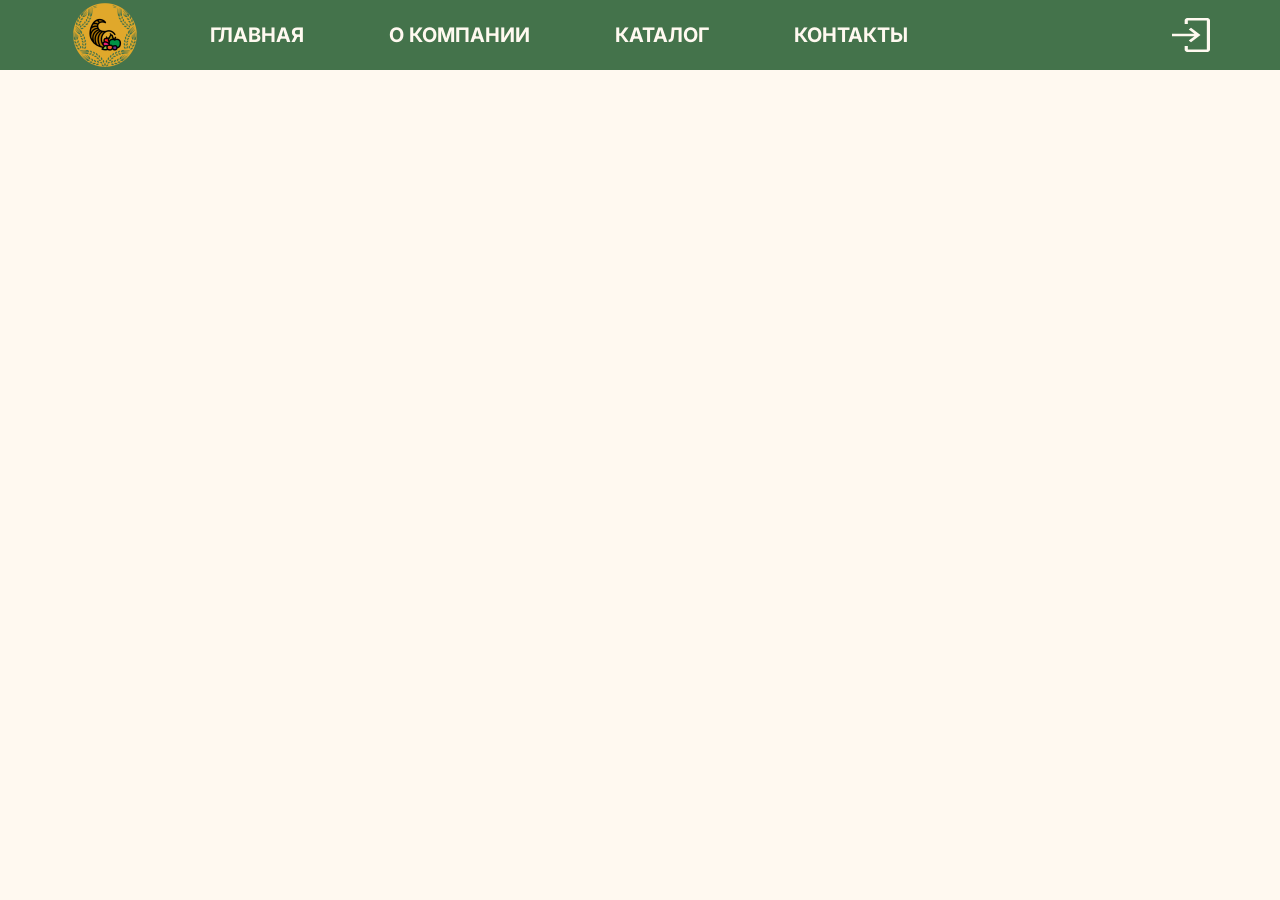
==== index.html @ 8ee28ce9 "Upload first files" ====
<!DOCTYPE html>
<html lang="ru">
<head>
    <meta charset="UTF-8">
    <title>Фермерские продукты</title>
    <link rel="stylesheet" href="src/style/index.css">
</head>
<body>
    <header>
        <div class="header-logo"></div>
        <div class="header-title">
            <a href="#"><div>главная</div></a>
            <a href="#"><div>о компании</div></a>
            <a href="#"><div>каталог</div></a>
            <a href="#"><div>контакты</div></a>
        </div>
        <a href="#" class="header-login"></a>
    </header>
    <section class="banner">
<!--        <div class="banner-circle">-->
<!--            <div class="banner-h1">-->
<!--                свежие овощи и фрукты круглый год-->
<!--            </div>-->
<!--            <div class="banner-h2">крупный российский поставщик овощей и фруктов</div>-->
<!--        </div>-->
    </section>
</body>
</html>
---- src/style/index.css ----
@import "style.css";

* {
    margin: 0;
    padding: 0;
    box-sizing: border-box;
}

body {
    margin: 0;
    background-color: var(--background);
    overflow-x: hidden;
}

header {
    display: flex;
    height: 70px;
    width: 100%;
    background-color: var(--primary-color);
}

.header-logo {
    background-image: url("../image/logo.png");
    width: 70px;
    height: 70px;
    background-repeat: no-repeat;
    background-position: center;
    background-size: contain;
    margin-left: 70px;
}

.header-title{
    display: flex;
    margin-left: 70px;
    align-items: center;
    font-size: 20px;
    font-family: Inter-ExtraBold, sans-serif;
    font-weight: bolder;
    text-transform: uppercase;
}

.header-title a {
    margin-right: 85px;
    text-decoration: none;
    color: var(--header-text-color);
}

.header-login {
    width: 38px;
    height: 40px;
    align-self: center;
    margin-left: auto;
    margin-right: 70px;
    background-image: url("../image/icons/login.svg");
    background-repeat: no-repeat;
    background-position: center;
    background-size: contain;
}

.banner {
    height: 637px;
    background-image: url("../image/banner.png");
    background-repeat: no-repeat;
    background-position: center;
    background-size: cover;
}
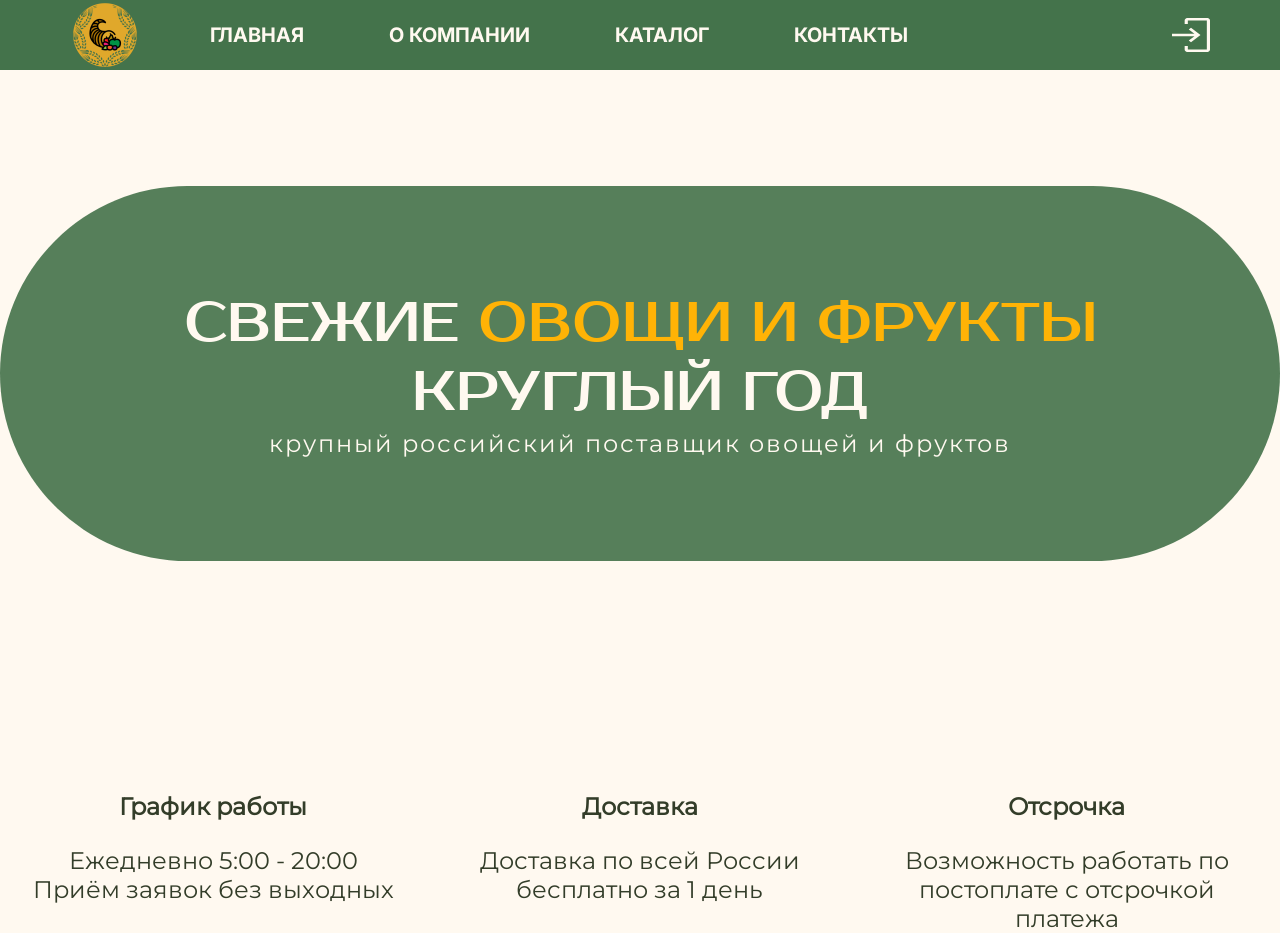
==== commit e20b50a7: "Added .advs section" ====
--- a/index.html
+++ b/index.html
@@ -17,12 +17,43 @@
         <a href="#" class="header-login"></a>
     </header>
     <section class="banner">
-<!--        <div class="banner-circle">-->
-<!--            <div class="banner-h1">-->
-<!--                свежие овощи и фрукты круглый год-->
-<!--            </div>-->
-<!--            <div class="banner-h2">крупный российский поставщик овощей и фруктов</div>-->
+        <div class="banner-circle">
+            <div class="banner-h1">
+                <p>свежие <span>овощи и фрукты</span></p> круглый год
+            </div>
+            <div class="banner-h2">крупный российский поставщик овощей и фруктов</div>
+        </div>
+    </section>
+    <section class="advs">
+        <div class="adv">
+            <div class="adv-h1">График работы</div>
+            <div class="adv-h2">
+                <span>Ежедневно 5:00 - 20:00</span>
+                <span>Приём заявок без выходных</span>
+            </div>
+        </div>
+        <div class="adv">
+            <div class="adv-h1">Доставка</div>
+            <div class="adv-h2">
+                <span>Доставка по всей России</span>
+                <span>бесплатно за 1 день</span>
+            </div>
+        </div>
+        <div class="adv">
+            <div class="adv-h1">Отсрочка</div>
+            <div class="adv-h2">
+                Возможность работать по постоплате с отсрочкой платежа
+            </div>
+        </div>
+    </section>
+<!--    <section class="ssnl">-->
+<!--        <div class="ssnl-h1">сезонное</div>-->
+<!--        <div class="ssnl-cards">-->
+<!--            <div class="ssnl-card"></div>-->
+<!--            <div class="ssnl-card"></div>-->
+<!--            <div class="ssnl-card"></div>-->
+<!--            <div class="ssnl-card"></div>-->
 <!--        </div>-->
-    </section>
+<!--    </section>-->
 </body>
 </html>
--- a/src/style/index.css
+++ b/src/style/index.css
@@ -9,7 +9,6 @@
 body {
     margin: 0;
     background-color: var(--background);
-    overflow-x: hidden;
 }
 
 header {
@@ -17,6 +16,8 @@
     height: 70px;
     width: 100%;
     background-color: var(--primary-color);
+    position: relative;
+    z-index: 10;
 }
 
 .header-logo {
@@ -42,7 +43,7 @@
 .header-title a {
     margin-right: 85px;
     text-decoration: none;
-    color: var(--header-text-color);
+    color: var(--text-color-alt);
 }
 
 .header-login {
@@ -58,9 +59,90 @@
 }
 
 .banner {
+    display: flex;
     height: 637px;
+    overflow: hidden;
     background-image: url("../image/banner.png");
     background-repeat: no-repeat;
     background-position: center;
     background-size: cover;
+    margin-top: -15px;
+    position: relative;
+    z-index: 1;
+}
+
+.banner-circle {
+    height: 375px;
+    width: 1400px;
+    border-radius: 188px;
+    background-color: rgb(68, 115, 75, 0.9);
+    margin-left: auto;
+    margin-right: auto;
+    align-self: center;
+    text-align: center;
+    align-content: center;
+}
+
+.banner-h1 {
+    color: var(--text-color-alt);
+    text-transform: uppercase;
+    font-family: ProstoOne, sans-serif;
+    font-size: 55px;
+}
+
+.banner-h1 p span {
+    color: var(--text-color-accent);
+}
+
+.banner-h2 {
+    color: var(--text-color-alt);
+    font-family: Montserrat, sans-serif;
+    font-size: 24px;
+    letter-spacing: 2px;
+    margin-top: 2px;
+}
+
+.advs {
+    display: grid;
+    grid-template-columns: repeat(3, 1fr);
+    height: 140px;
+    margin-top: 100px;
+    background-color: var(--background);
+}
+
+.adv {
+    display: flex;
+    flex-direction: column;
+    align-items: center;
+}
+
+.adv-h1, .adv-h2 {
+    font-size: 24px;
+    text-align: center;
+    color: var(--text-color);
+    font-family: Montserrat, sans-serif;
+}
+
+.adv-h1 {
+    font-weight: 600;
+    padding-bottom: 25px;
+    text-align: center;
+}
+
+.adv-h2 {
+    width: 370px;
+}
+
+.ssnl {
+    height: 720px;
+    margin-top: 188px;
+    background-color: var(--background);
+}
+
+.ssnl-h1 {
+    color: var(--text-color);
+    text-transform: uppercase;
+    font-family: ProstoOne, sans-serif;
+    font-size: 36px;
+    padding-left: 258px;
 }
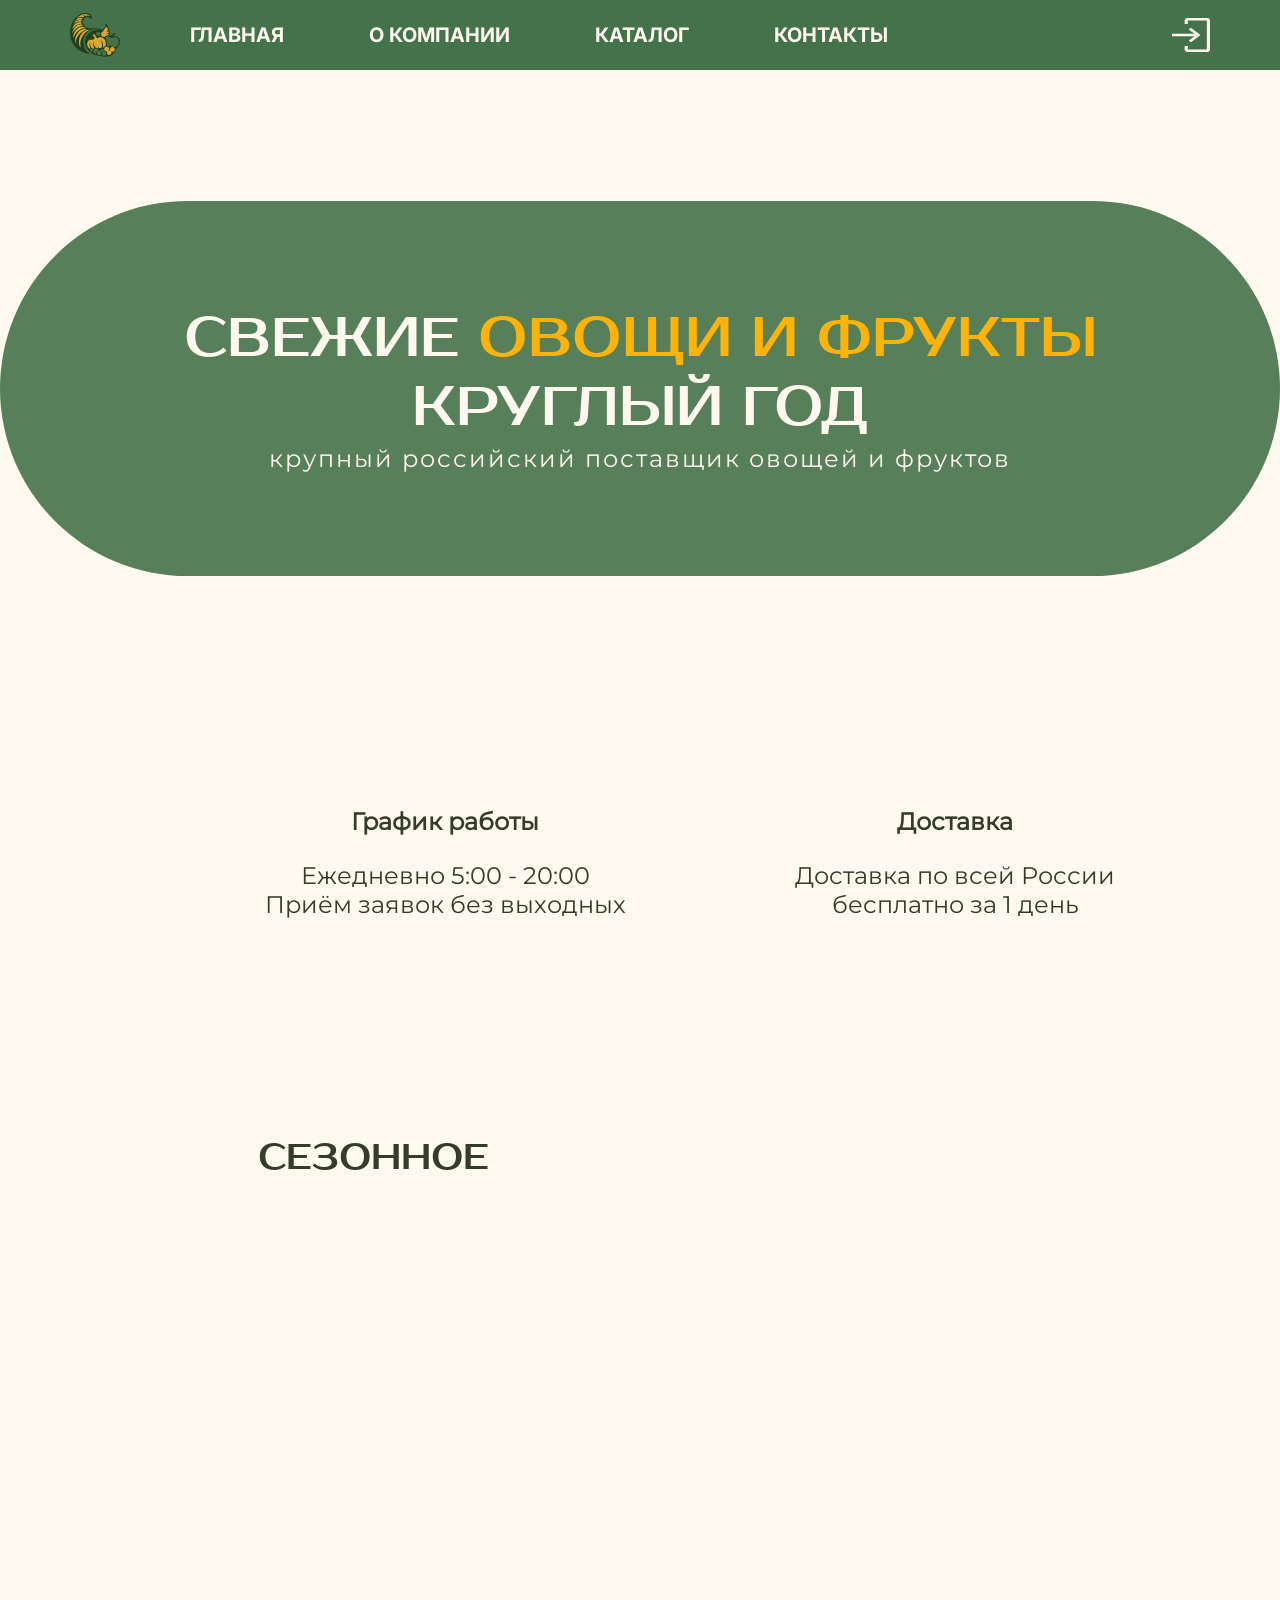
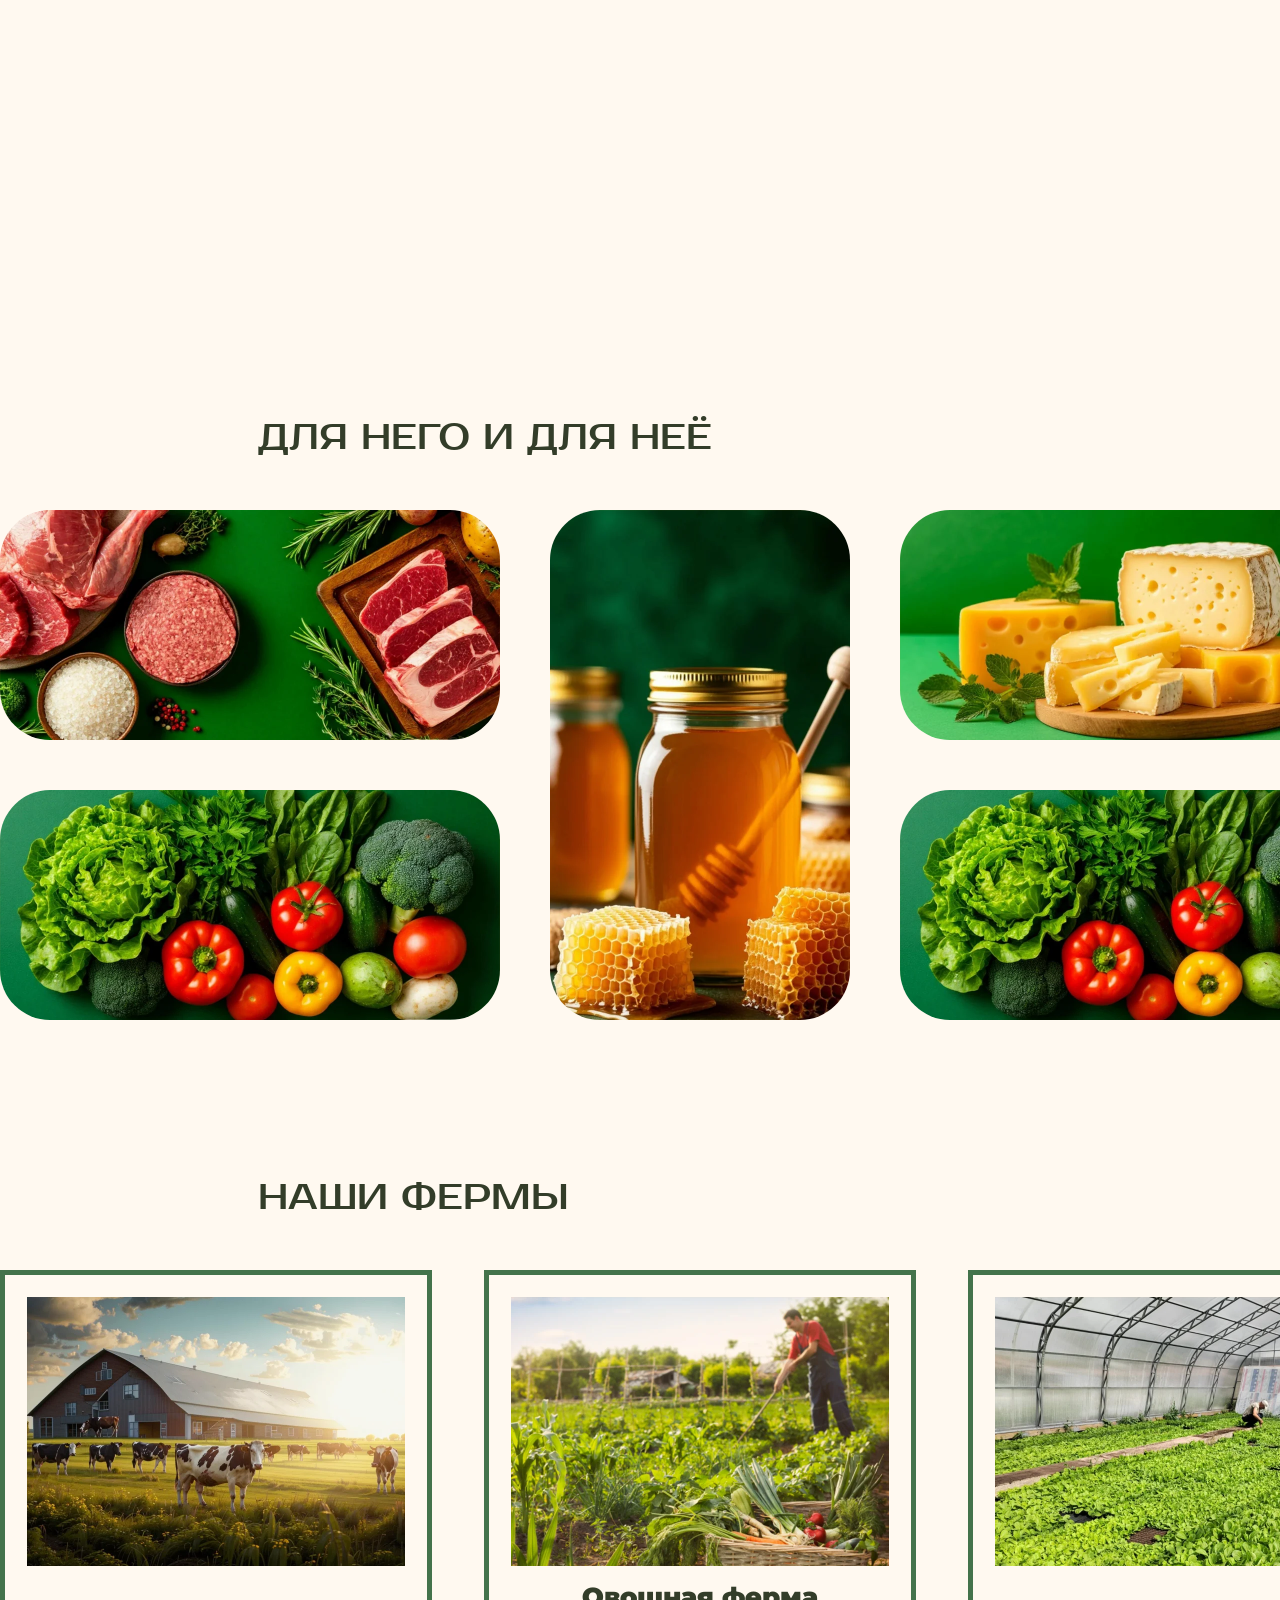
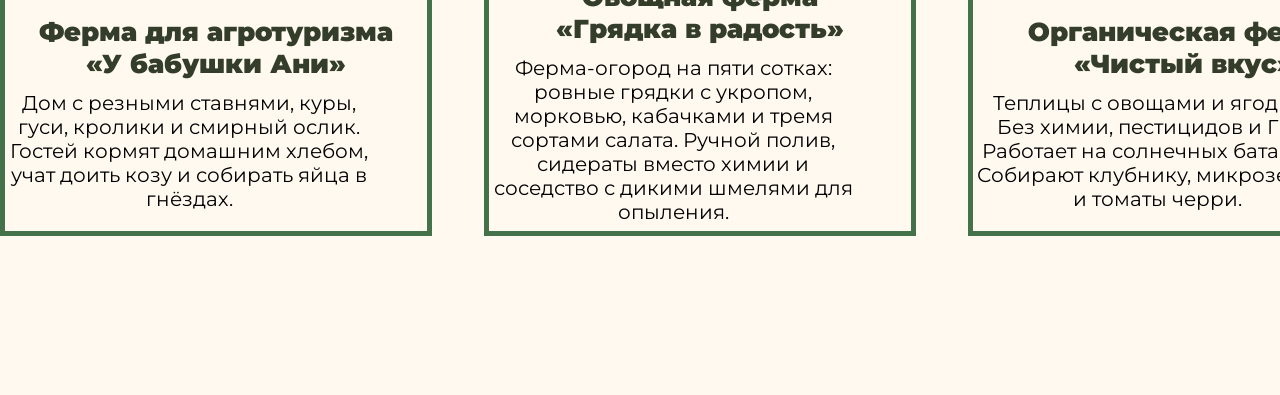
==== commit 5ed10931: "Added .ctgs & .farms" ====
--- a/index.html
+++ b/index.html
@@ -46,13 +46,67 @@
             </div>
         </div>
     </section>
-<!--    <section class="ssnl">-->
-<!--        <div class="ssnl-h1">сезонное</div>-->
-<!--        <div class="ssnl-cards">-->
-<!--            <div class="ssnl-card"></div>-->
-<!--            <div class="ssnl-card"></div>-->
-<!--            <div class="ssnl-card"></div>-->
-<!--            <div class="ssnl-card"></div>-->
+    <section class="ssnl">
+        <div class="ssnl-h1">сезонное</div>
+        <div class="ssnl-cards">
+            <div class="ssnl-card s1"></div>
+            <div class="ssnl-card s2"></div>
+            <div class="ssnl-card s3"></div>
+            <div class="ssnl-card s4"></div>
+        </div>
+    </section>
+    <section class="ctgs">
+        <div class="ctgs-h1">для него и для неё</div>
+        <div class="ctgs-cards">
+            <div class="ctgs-card c1"></div>
+            <div class="ctgs-card c2"></div>
+            <div class="ctgs-card c3"></div>
+            <div class="ctgs-card c4"></div>
+            <div class="ctgs-card c4"></div>
+        </div>
+    </section>
+    <section class="farms">
+        <div class="farms-h1">наши фермы</div>
+        <div class="farms-cards">
+            <div class="farms-card">
+                <div class="farms-img f1"></div>
+                <div class="farms-h2">Ферма для агротуризма <span>«У бабушки Ани»</span></div>
+                <div class="farms-description">
+                    Дом с резными ставнями, куры, гуси, кролики и смирный ослик. Гостей кормят домашним хлебом, учат доить козу и собирать яйца в гнёздах.
+                </div>
+            </div>
+            <div class="farms-card">
+                <div class="farms-img f2"></div>
+                <div class="farms-h2 fh2">Овощная ферма <span>«Грядка в радость»</span></div>
+                <div class="farms-description">
+                    Ферма-огород на пяти сотках: ровные грядки с укропом, морковью, кабачками и тремя сортами салата. Ручной полив, сидераты вместо химии и соседство с дикими шмелями для опыления.
+                </div>
+            </div>
+            <div class="farms-card">
+                <div class="farms-img f3"></div>
+                <div class="farms-h2">Органическая ферма <span>«Чистый вкус»</span></div>
+                <div class="farms-description">
+                    Теплицы с овощами и ягодник. Без химии, пестицидов и ГМО. Работает на солнечных батареях. Собирают клубнику, микрозелень и томаты черри.
+                </div>
+            </div>
+        </div>
+    </section>
+<!--    <section class="feedback">-->
+<!--        <div class="feedback-right"></div>-->
+<!--        <div class="feedback-left"></div>-->
+<!--        <div class="feedback-content">-->
+<!--            <div class="feedback-avatar"></div>-->
+<!--            <div class="feedback-name"></div>-->
+<!--            <div class="feedback-date"></div>-->
+<!--            <div class="feedback-text"></div>-->
+<!--        </div>-->
+<!--        <div class="feedback-points">-->
+<!--            <div class="feedback-point"></div>-->
+<!--            <div class="feedback-point"></div>-->
+<!--            <div class="feedback-point"></div>-->
+<!--            <div class="feedback-point"></div>-->
+<!--            <div class="feedback-point"></div>-->
+<!--            <div class="feedback-point"></div>-->
 <!--        </div>-->
 <!--    </section>-->
 </body>
--- a/src/style/index.css
+++ b/src/style/index.css
@@ -15,15 +15,14 @@
     display: flex;
     height: 70px;
     width: 100%;
+    align-items: center;
     background-color: var(--primary-color);
-    position: relative;
-    z-index: 10;
 }
 
 .header-logo {
-    background-image: url("../image/logo.png");
-    width: 70px;
-    height: 70px;
+    background-image: url("../image/logo.svg");
+    width: 50px;
+    height: 50px;
     background-repeat: no-repeat;
     background-position: center;
     background-size: contain;
@@ -59,16 +58,25 @@
 }
 
 .banner {
+    position: relative;
+    overflow: hidden;
+    height: 637px;
     display: flex;
-    height: 637px;
-    overflow: hidden;
-    background-image: url("../image/banner.png");
-    background-repeat: no-repeat;
-    background-position: center;
+}
+
+.banner::before {
+    content: '';
+    position: absolute;
+    top: 0;
+    left: 0;
+    right: 0;
+    bottom: 0;
+    background-image: url('../image/banner.webp');
     background-size: cover;
-    margin-top: -15px;
-    position: relative;
-    z-index: 1;
+    background-position: center;
+    filter: blur(5px);
+    z-index: 0;
+    transform: scale(1.05);
 }
 
 .banner-circle {
@@ -81,6 +89,8 @@
     align-self: center;
     text-align: center;
     align-content: center;
+    position: relative;
+    z-index: 1;
 }
 
 .banner-h1 {
@@ -105,8 +115,11 @@
 .advs {
     display: grid;
     grid-template-columns: repeat(3, 1fr);
+    column-gap: 140px;
     height: 140px;
     margin-top: 100px;
+    padding-left: 260px;
+    padding-right: 260px;
     background-color: var(--background);
 }
 
@@ -145,4 +158,174 @@
     font-family: ProstoOne, sans-serif;
     font-size: 36px;
     padding-left: 258px;
+    padding-bottom: 50px;
+}
+
+.ssnl-cards {
+    width: 1272px;
+    display: grid;
+    justify-self: center;
+    grid-template-columns: repeat(2, 1fr);
+    column-gap: 53px;
+    row-gap: 50px;
+}
+
+.ssnl-card {
+    width: 610px;
+    height: 294px;
+    border-radius: 50px;
+    background-repeat: no-repeat;
+    background-position: center;
+    background-size: cover;
+}
+
+.s1 {
+    background-image: url("../image/ssnl/1.webp");
+}
+
+.s2 {
+    background-image: url("../image/ssnl/2.webp");
+}
+
+.s3 {
+    background-image: url("../image/ssnl/3.webp");
+}
+
+.s4 {
+    background-image: url("../image/ssnl/4.webp");
+}
+
+.ctgs {
+    height: 600px;
+    margin-top: 160px;
+    margin-bottom: 160px;
+    background-color: var(--background);
+}
+
+.ctgs-h1 {
+    color: var(--text-color);
+    text-transform: uppercase;
+    font-family: ProstoOne, sans-serif;
+    font-size: 36px;
+    padding-left: 258px;
+    padding-bottom: 50px;
+}
+
+.ctgs-cards {
+    width: 1400px;
+    display: grid;
+    justify-self: center;
+    grid-template-columns: repeat(3, 1fr);
+    gap: 50px;
+}
+
+.ctgs-card {
+    width: 500px;
+    height: 230px;
+    background-color: var(--accent);
+    border-radius: 50px;
+    background-repeat: no-repeat;
+    background-position: center;
+    background-size: cover;
+}
+
+.c1 {
+    background-image: url("../image/ctgs/1.webp");
+}
+
+.c2 {
+    background-image: url("../image/ctgs/2.webp");
+}
+
+.c3 {
+    width: 300px;
+    height: 510px;
+    grid-column: 2;
+    grid-row: 1 / span 2;
+    background-image: url("../image/ctgs/3.webp");
+}
+
+.c4 {
+    background-image: url("../image/ctgs/4.webp");
+}
+
+.c5 {
+    background-image: url("../image/ctgs/5.webp");
+}
+
+.farms {
+    height: 660px;
+    margin-bottom: 160px;
+}
+
+.farms-h1 {
+    color: var(--text-color);
+    text-transform: uppercase;
+    font-family: ProstoOne, sans-serif;
+    font-size: 36px;
+    padding-left: 258px;
+    padding-bottom: 50px;
+}
+
+.farms-cards {
+    display: grid;
+    justify-self: center;
+    gap: 52px;
+    grid-template-columns: repeat(3, 1fr);
+    width: 1400px;
+}
+
+.farms-card {
+    width: 432px;
+    height: 566px;
+    background-color: var(--background);
+    border: 5px solid var(--primary-color);
+}
+
+.farms-img {
+    width: 378px;
+    height: 269px;
+    margin: 22px 22px 0;
+    background-color: var(--accent);
+    background-repeat: no-repeat;
+    background-position: center;
+    background-size: cover;
+}
+
+.farms-h2 {
+    padding-top: 50px;
+    padding-bottom: 11px;
+    justify-self: center;
+    text-align: center;
+    font-family: Montserrat-ExtraBold, sans-serif;
+    font-size: 26px;
+    color: var(--text-color);
+}
+
+.farms-h2 span {
+    display: block;
+}
+
+.farms-description {
+    text-align: center;
+    justify-self: center;
+    font-family: Montserrat, sans-serif;
+    font-size: 20px;
+    width: 368px;
+}
+
+.fh2 {
+    padding-top: 15px;
+}
+
+.f1 {
+    background-image: url("../image/farm/1.webp");
+}
+
+.f2 {
+    background-image: url("../image/farm/2.webp");
+}
+
+.f3 {
+    background-image: url("../image/farm/3.webp");
 }
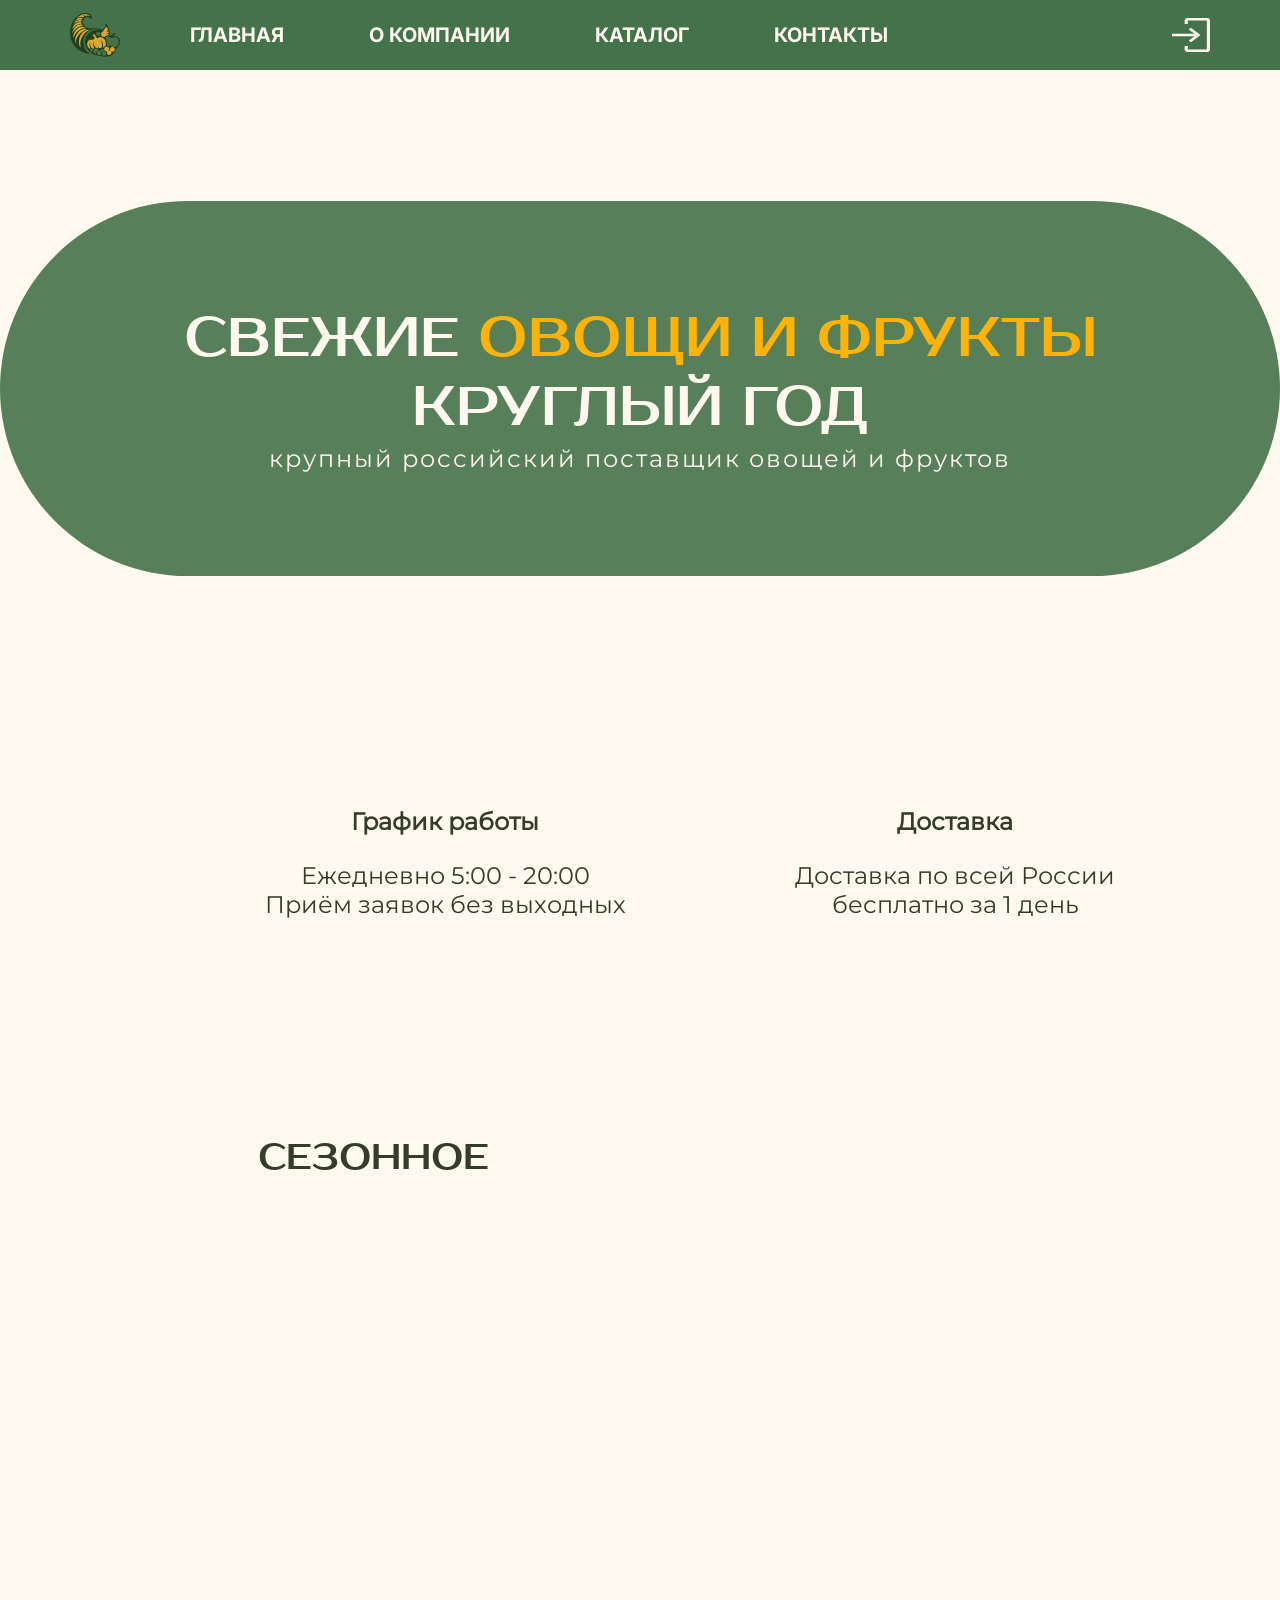
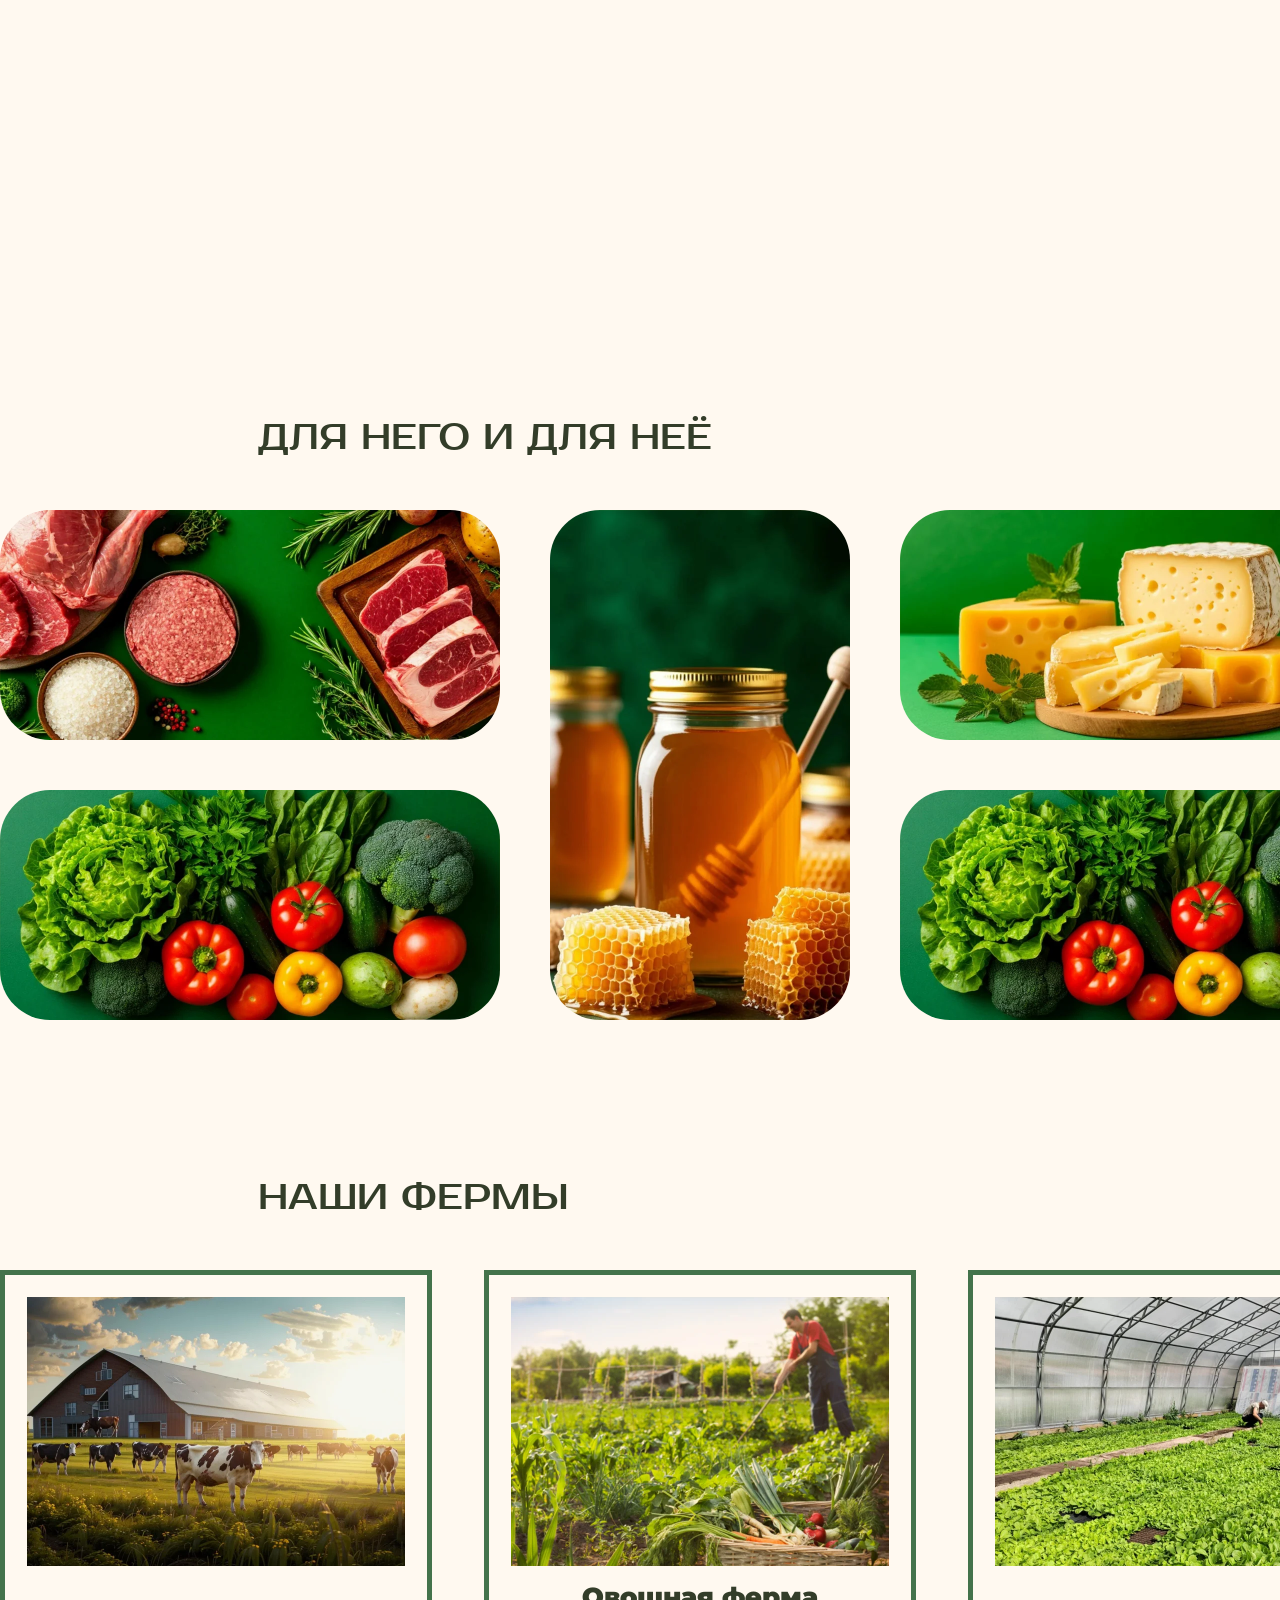
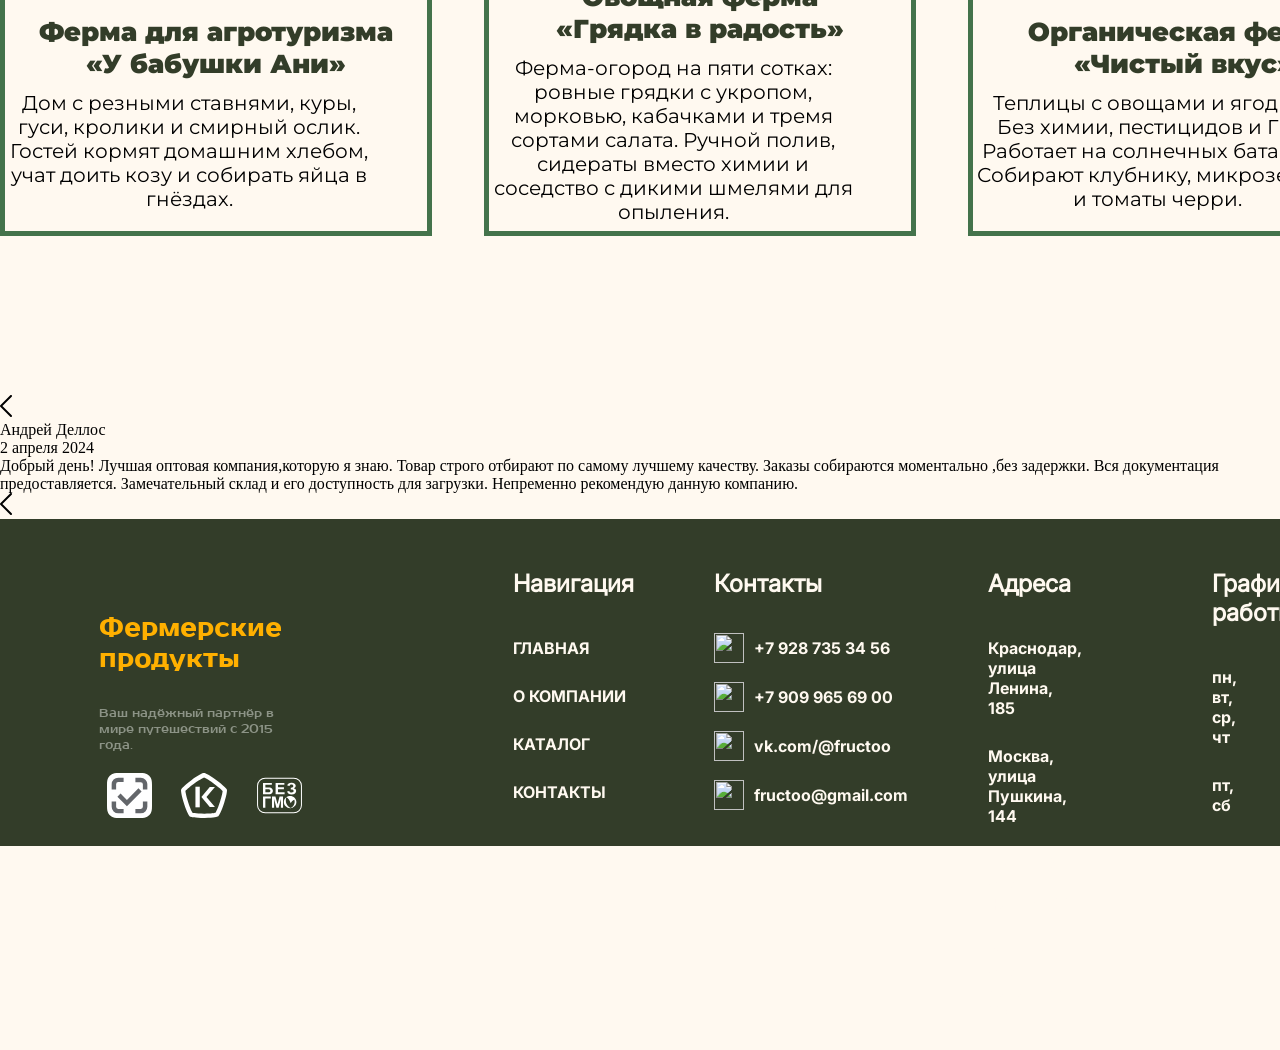
==== commit b01dd266: "Conclusion footer" ====
--- a/index.html
+++ b/index.html
@@ -7,12 +7,12 @@
 </head>
 <body>
     <header>
-        <div class="header-logo"></div>
+        <a href="#"><div class="header-logo"></div></a>
         <div class="header-title">
-            <a href="#"><div>главная</div></a>
-            <a href="#"><div>о компании</div></a>
-            <a href="#"><div>каталог</div></a>
-            <a href="#"><div>контакты</div></a>
+            <a href="#"><nav>главная</nav></a>
+            <a href="#"><nav>о компании</nav></a>
+            <a href="./src/pages/catalog.html"><nav>каталог</nav></a>
+            <a href="#"><nav>контакты</nav></a>
         </div>
         <a href="#" class="header-login"></a>
     </header>
@@ -91,23 +91,66 @@
             </div>
         </div>
     </section>
-<!--    <section class="feedback">-->
-<!--        <div class="feedback-right"></div>-->
-<!--        <div class="feedback-left"></div>-->
-<!--        <div class="feedback-content">-->
-<!--            <div class="feedback-avatar"></div>-->
-<!--            <div class="feedback-name"></div>-->
-<!--            <div class="feedback-date"></div>-->
-<!--            <div class="feedback-text"></div>-->
-<!--        </div>-->
-<!--        <div class="feedback-points">-->
-<!--            <div class="feedback-point"></div>-->
-<!--            <div class="feedback-point"></div>-->
-<!--            <div class="feedback-point"></div>-->
-<!--            <div class="feedback-point"></div>-->
-<!--            <div class="feedback-point"></div>-->
-<!--            <div class="feedback-point"></div>-->
-<!--        </div>-->
-<!--    </section>-->
+    <section class="feedback">
+        <div class="feedback-left"><img src="./src/image/icons/left.svg" alt="leftBtv"></div>
+        <div class="feedback-content">
+            <div class="feedback-avatar"></div>
+            <div class="feedback-name">Андрей Деллос</div>
+            <div class="feedback-date">2 апреля 2024</div>
+            <div class="feedback-text">
+                Добрый день! Лучшая оптовая компания,которую я знаю. Товар строго отбирают по самому лучшему качеству. Заказы собираются моментально ,без задержки. Вся документация предоставляется. Замечательный склад и его доступность для загрузки. Непременно рекомендую данную компанию.
+            </div>
+            <div class="feedback-points">
+                <div class="feedback-point active"></div>
+                <div class="feedback-point"></div>
+                <div class="feedback-point"></div>
+                <div class="feedback-point"></div>
+                <div class="feedback-point"></div>
+                <div class="feedback-point"></div>
+            </div>
+        </div>
+        <div class="feedback-right"><img src="./src/image/icons/right.svg" alt="rightBtv"></div>
+    </section>
+    <footer>
+        <div class="footer-lable">
+            <div class="footer-la"></div>
+            <div class="footer-ln">Фермерские продукты</div>
+            <div class="footer-ld">Ваш надёжный партнёр в мире путешествий с 2015 года.</div>
+            <div class="footer-ls">
+                <div class="ls1"></div>
+                <div class="ls2"></div>
+                <div class="ls3"></div>
+            </div>
+        </div>
+        <div class="footer-info">
+            <div class="footer-nav">
+                <div class="footer-h1">Навигация</div>
+                <a href="#" class="footer-link">ГЛАВНАЯ</a>
+                <a href="#" class="footer-link">О КОМПАНИИ</a>
+                <a href="#" class="footer-link">КАТАЛОГ</a>
+                <a href="#" class="footer-link">КОНТАКТЫ</a>
+            </div>
+            <div class="footer-cont">
+                <div class="footer-h1">Контакты</div>
+                <a href="#" class="footer-link"><img src="src/image/icons/phone.svg">+7 928 735 34 56</a>
+                <a href="#" class="footer-link"><img src="src/image/icons/phone.svg">+7 909  965 69 00</a>
+                <a href="#" class="footer-link"><img src="src/image/icons/vk.svg">vk.com/@fructoo</a>
+                <a href="#" class="footer-link"><img src="src/image/icons/gmail.svg">fructoo@gmail.com</a>
+            </div>
+            <div class="footer-address">
+                <div class="footer-h1">Адреса</div>
+                <a href="#" class="footer-link">Краснодар, улица Ленина, 185 </a>
+                <a href="#" class="footer-link">Москва, улица Пушкина, 144</a>
+                <a href="#" class="footer-link">Грозный, улица Чехова, 99</a>
+                <a href="#" class="footer-link">Ростов, улица Весенняя, 198</a>
+            </div>
+            <div class="footer-time">
+                <div class="footer-h1">График работы</div>
+                <a href="#" class="footer-link">пн, вт, ср, чт<span>5:00 - 20:00</span></a>
+                <a href="#" class="footer-link">пт, сб<span>7:00 - 18:00</span></a>
+                <a href="#" class="footer-link">вс<span>8:00 - 16:00</span></a>
+            </div>
+        </div>
+    </footer>
 </body>
 </html>
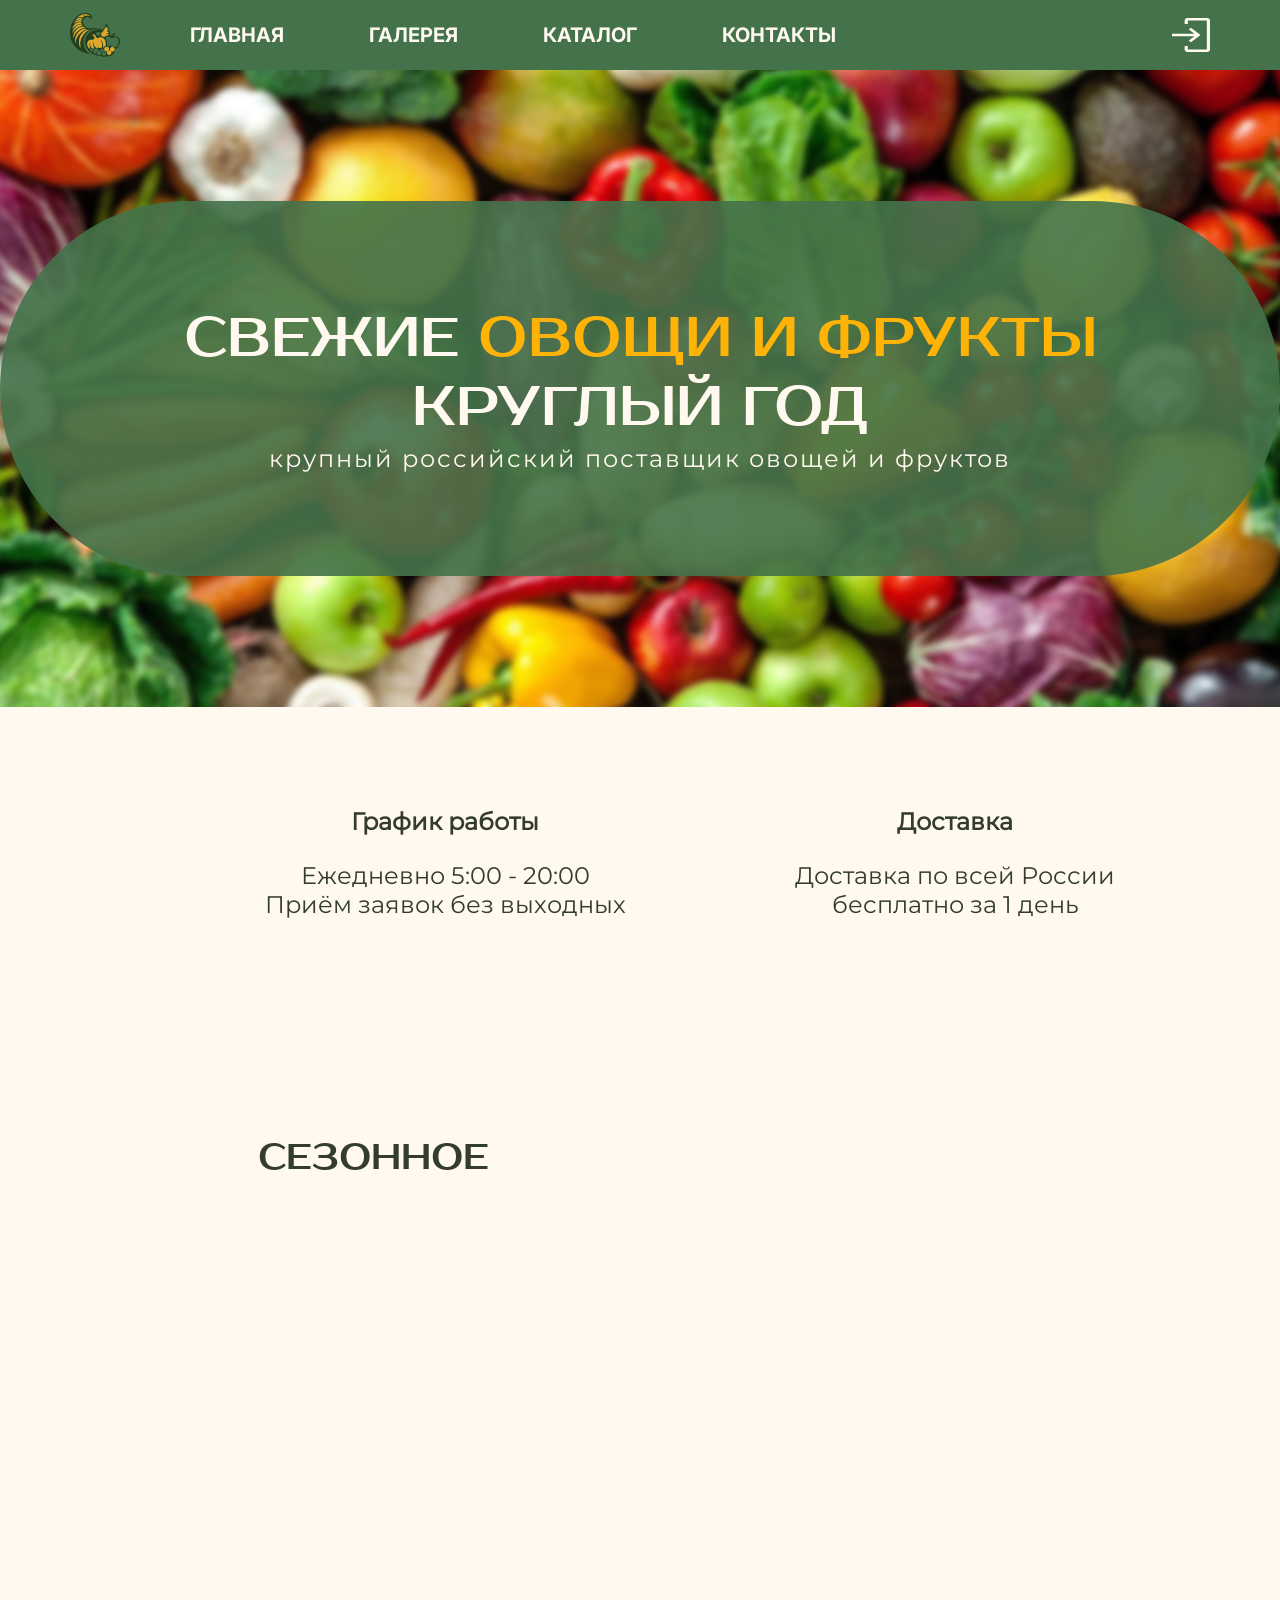
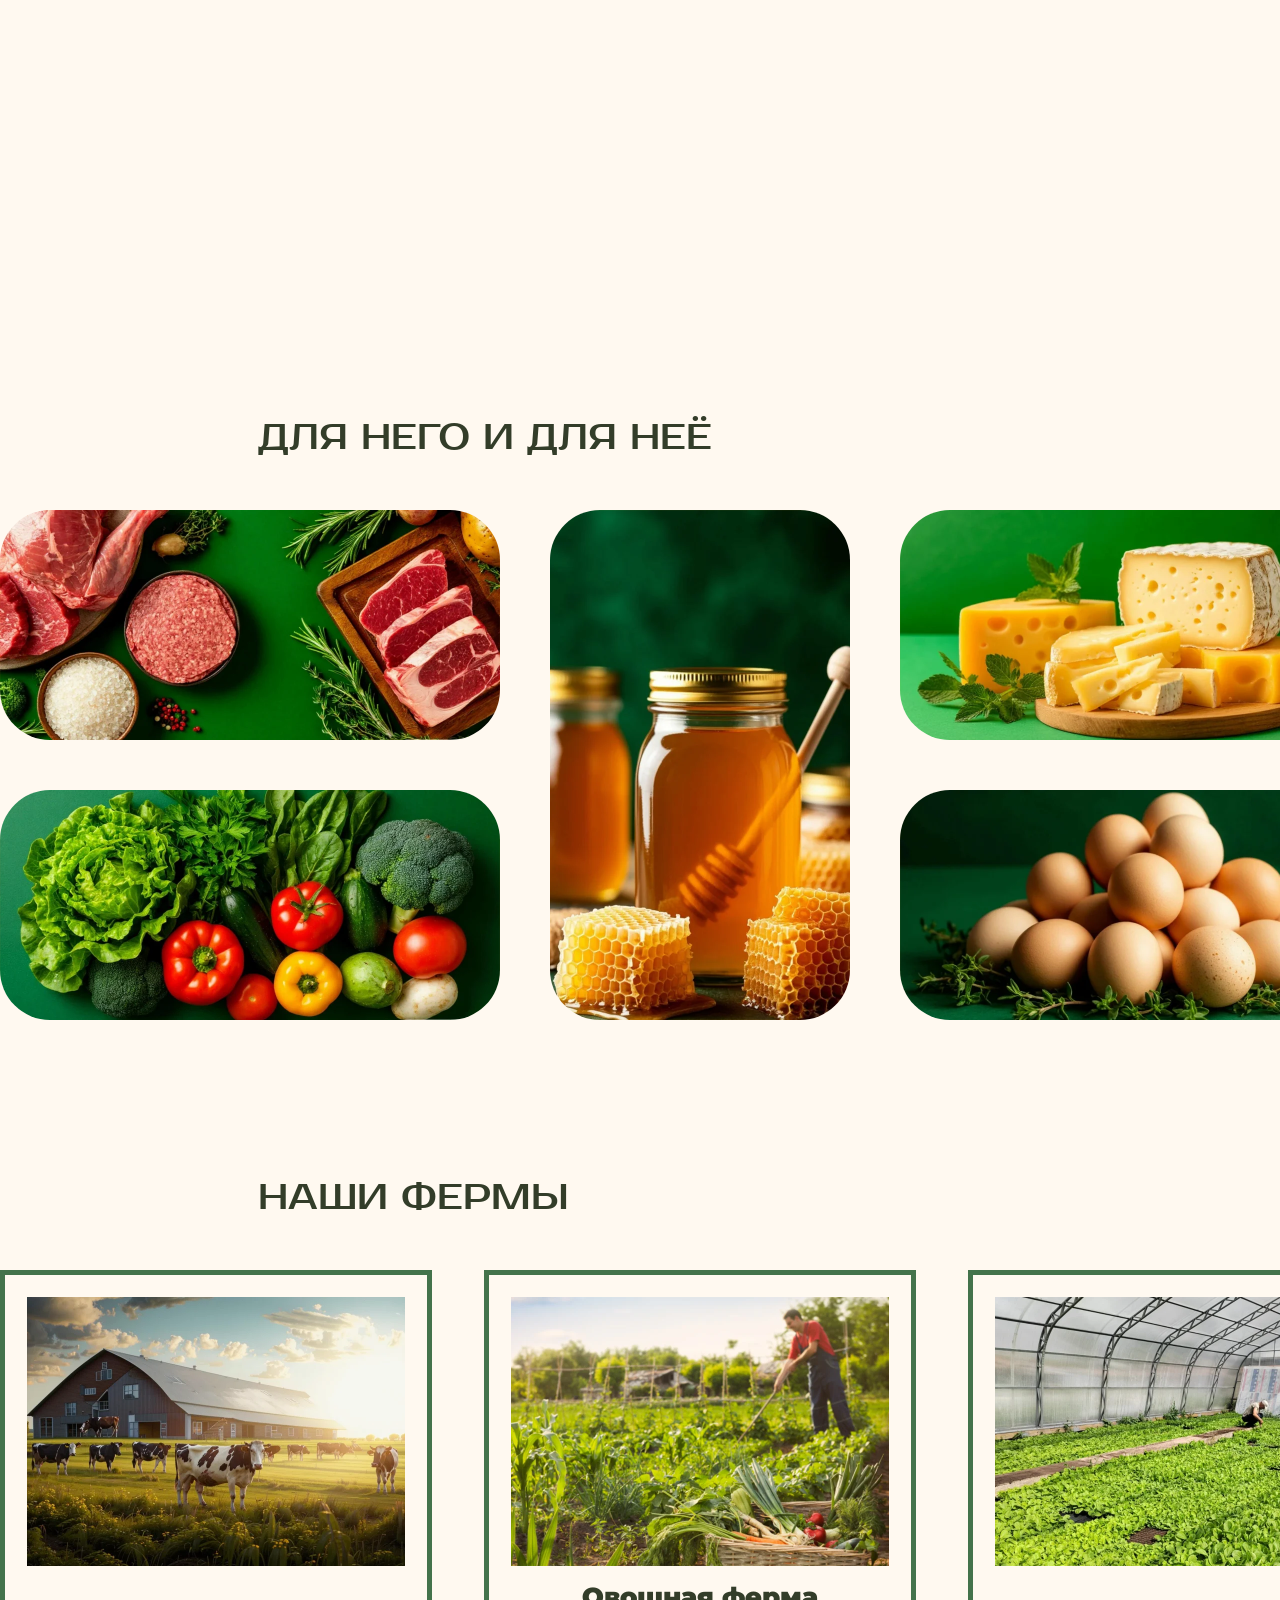
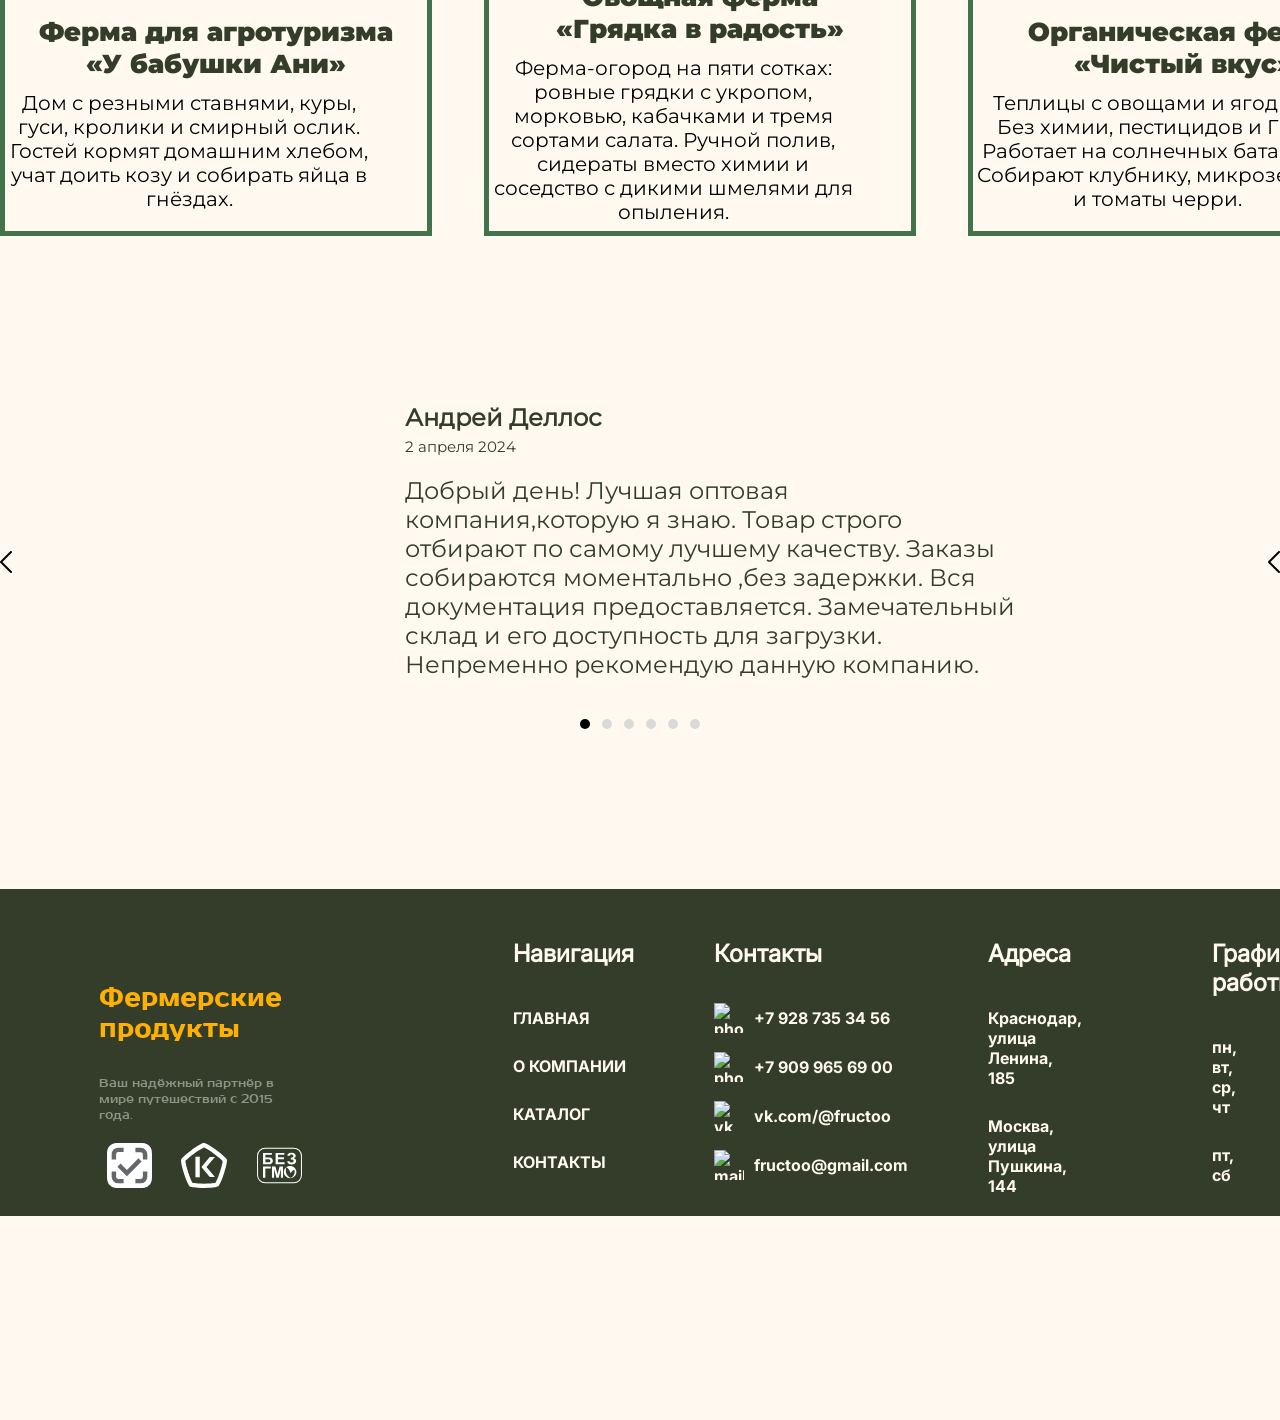
==== commit a936601e: "Added "catalog" page" ====
--- a/index.html
+++ b/index.html
@@ -4,13 +4,15 @@
     <meta charset="UTF-8">
     <title>Фермерские продукты</title>
     <link rel="stylesheet" href="src/style/index.css">
+    <meta name="viewport" content="width=device-width, initial-scale=1.0">
+    <script src="src/js/slider.js" defer></script>
 </head>
 <body>
     <header>
         <a href="#"><div class="header-logo"></div></a>
         <div class="header-title">
             <a href="#"><nav>главная</nav></a>
-            <a href="#"><nav>о компании</nav></a>
+            <a href="#"><nav>галерея</nav></a>
             <a href="./src/pages/catalog.html"><nav>каталог</nav></a>
             <a href="#"><nav>контакты</nav></a>
         </div>
@@ -62,7 +64,7 @@
             <div class="ctgs-card c2"></div>
             <div class="ctgs-card c3"></div>
             <div class="ctgs-card c4"></div>
-            <div class="ctgs-card c4"></div>
+            <div class="ctgs-card c5"></div>
         </div>
     </section>
     <section class="farms">
@@ -132,10 +134,10 @@
             </div>
             <div class="footer-cont">
                 <div class="footer-h1">Контакты</div>
-                <a href="#" class="footer-link"><img src="src/image/icons/phone.svg">+7 928 735 34 56</a>
-                <a href="#" class="footer-link"><img src="src/image/icons/phone.svg">+7 909  965 69 00</a>
-                <a href="#" class="footer-link"><img src="src/image/icons/vk.svg">vk.com/@fructoo</a>
-                <a href="#" class="footer-link"><img src="src/image/icons/gmail.svg">fructoo@gmail.com</a>
+                <a href="#" class="footer-link"><img src="src/image/icons/phone.svg" alt="phone">+7 928 735 34 56</a>
+                <a href="#" class="footer-link"><img src="src/image/icons/phone.svg" alt="phone">+7 909  965 69 00</a>
+                <a href="#" class="footer-link"><img src="src/image/icons/vk.svg" alt="vk">vk.com/@fructoo</a>
+                <a href="#" class="footer-link"><img src="src/image/icons/gmail.svg" alt="mail">fructoo@gmail.com</a>
             </div>
             <div class="footer-address">
                 <div class="footer-h1">Адреса</div>
@@ -146,9 +148,9 @@
             </div>
             <div class="footer-time">
                 <div class="footer-h1">График работы</div>
-                <a href="#" class="footer-link">пн, вт, ср, чт<span>5:00 - 20:00</span></a>
-                <a href="#" class="footer-link">пт, сб<span>7:00 - 18:00</span></a>
-                <a href="#" class="footer-link">вс<span>8:00 - 16:00</span></a>
+                <a class="footer-link">пн, вт, ср, чт<span>5:00 - 20:00</span></a>
+                <a class="footer-link">пт, сб<span>7:00 - 18:00</span></a>
+                <a class="footer-link">вс<span>8:00 - 16:00</span></a>
             </div>
         </div>
     </footer>
--- a/src/style/index.css
+++ b/src/style/index.css
@@ -1,61 +1,4 @@
 @import "style.css";
-
-* {
-    margin: 0;
-    padding: 0;
-    box-sizing: border-box;
-}
-
-body {
-    margin: 0;
-    background-color: var(--background);
-}
-
-header {
-    display: flex;
-    height: 70px;
-    width: 100%;
-    align-items: center;
-    background-color: var(--primary-color);
-}
-
-.header-logo {
-    background-image: url("../image/logo.svg");
-    width: 50px;
-    height: 50px;
-    background-repeat: no-repeat;
-    background-position: center;
-    background-size: contain;
-    margin-left: 70px;
-}
-
-.header-title{
-    display: flex;
-    margin-left: 70px;
-    align-items: center;
-    font-size: 20px;
-    font-family: Inter-ExtraBold, sans-serif;
-    font-weight: bolder;
-    text-transform: uppercase;
-}
-
-.header-title a {
-    margin-right: 85px;
-    text-decoration: none;
-    color: var(--text-color-alt);
-}
-
-.header-login {
-    width: 38px;
-    height: 40px;
-    align-self: center;
-    margin-left: auto;
-    margin-right: 70px;
-    background-image: url("../image/icons/login.svg");
-    background-repeat: no-repeat;
-    background-position: center;
-    background-size: contain;
-}
 
 .banner {
     position: relative;
@@ -71,10 +14,10 @@
     left: 0;
     right: 0;
     bottom: 0;
-    background-image: url('../image/banner.webp');
+    background-image: url('../image/banners/index.webp');
     background-size: cover;
     background-position: center;
-    filter: blur(5px);
+    filter: blur(3px);
     z-index: 0;
     transform: scale(1.05);
 }
@@ -286,7 +229,6 @@
     width: 378px;
     height: 269px;
     margin: 22px 22px 0;
-    background-color: var(--accent);
     background-repeat: no-repeat;
     background-position: center;
     background-size: cover;
@@ -328,4 +270,453 @@
 
 .f3 {
     background-image: url("../image/farm/3.webp");
-}+}
+
+.feedback {
+    display: flex;
+    align-items: center;
+    justify-content: center;
+    gap: 253px;
+    margin-bottom: 160px;
+}
+
+.feedback-left, .feedback-right {
+    width: 12px;
+    height: 22px;
+    cursor: pointer;
+}
+
+.feedback-content {
+    width: 870px;
+    display: grid;
+    grid-template-columns: 100px 1fr;
+    grid-template-areas:
+        "avatar name"
+        "avatar date"
+        "avatar text"
+        "points points";
+    column-gap: 40px;
+    align-items: start;
+}
+
+.feedback-content * {
+    transition: all 0.3s ease-in-out;
+}
+
+.feedback-avatar {
+    grid-area: avatar;
+    background-repeat: no-repeat;
+    background-position: center;
+    background-size: cover;
+    background-image: url("../image/feedback/avatar.webp");
+    width: 100px;
+    height: 100px;
+    border-radius: 50%;
+}
+
+.feedback-name {
+    grid-area: name;
+    font-family: 'Montserrat', sans-serif;
+    font-weight: 800;
+    font-size: 24px;
+    color: var(--text-color);
+    margin-top: 8px;
+}
+
+.feedback-date {
+    grid-area: date;
+    font-family: 'Montserrat', sans-serif;
+    font-size: 15px;
+    color: var(--text-color);
+    margin-top: 5px;
+}
+
+.feedback-text {
+    grid-area: text;
+    font-family: 'Montserrat', sans-serif;
+    font-size: 24px;
+    color: var(--text-color);
+    margin-top: 20px;
+}
+
+.feedback-points {
+    grid-area: points;
+    display: flex;
+    justify-content: center;
+    gap: 12px;
+    margin-top: 40px;
+}
+
+.feedback-point {
+    width: 10px;
+    height: 10px;
+    border-radius: 50%;
+    background-color: #D9D9D9;
+    cursor: pointer;
+    transition: background-color 0.2s ease-in-out;
+}
+
+.feedback-point.active {
+    background-color: #000000;
+}
+
+/*@media (max-width: 768px) {*/
+/*    body {*/
+/*        overflow-x: hidden;*/
+/*    }*/
+
+/*    header {*/
+/*        padding: 0 15px;*/
+/*        justify-content: space-between;*/
+/*    }*/
+
+/*    .header-logo {*/
+/*        margin-left: 0;*/
+/*    }*/
+
+/*    .header-title {*/
+/*        margin-left: 15px;*/
+/*        font-size: 12px;*/
+/*    }*/
+
+/*    .header-title a {*/
+/*        margin-right: 15px;*/
+/*    }*/
+
+/*    .header-login {*/
+/*        margin-right: 0;*/
+/*        margin-left: 0;*/
+/*    }*/
+
+/*    .banner {*/
+/*        height: 500px;*/
+/*    }*/
+
+/*    .banner-circle {*/
+/*        width: 90%;*/
+/*        height: auto;*/
+/*        padding: 40px 20px;*/
+/*        border-radius: 50px;*/
+/*    }*/
+
+/*    .banner-h1 {*/
+/*        font-size: 32px;*/
+/*    }*/
+
+/*    .banner-h2 {*/
+/*        font-size: 16px;*/
+/*    }*/
+
+/*    .advs {*/
+/*        grid-template-columns: 1fr;*/
+/*        padding: 20px;*/
+/*        height: auto;*/
+/*        row-gap: 40px;*/
+/*        margin-top: 60px;*/
+/*    }*/
+
+/*    .adv-h2 {*/
+/*        width: 100%;*/
+/*        max-width: 400px;*/
+/*    }*/
+
+/*    .ssnl-h1, .ctgs-h1, .farms-h1 {*/
+/*        padding-left: 20px;*/
+/*        padding-bottom: 30px;*/
+/*        font-size: 28px;*/
+/*    }*/
+
+/*    .ssnl {*/
+/*        height: auto;*/
+/*        margin-top: 60px;*/
+/*        padding-bottom: 40px;*/
+/*    }*/
+
+/*    .ssnl-cards {*/
+/*        width: 100%;*/
+/*        padding: 0 20px;*/
+/*        grid-template-columns: repeat(2, 1fr);*/
+/*        gap: 20px;*/
+/*    }*/
+
+/*    .ssnl-card {*/
+/*        width: 100%;*/
+/*        height: 200px;*/
+/*        border-radius: 30px;*/
+/*    }*/
+
+/*    .ctgs {*/
+/*        height: auto;*/
+/*        margin-top: 60px;*/
+/*        margin-bottom: 60px;*/
+/*    }*/
+
+/*    .ctgs-cards {*/
+/*        width: 100%;*/
+/*        padding: 0 20px;*/
+/*        grid-template-columns: repeat(2, 1fr);*/
+/*        gap: 20px;*/
+/*    }*/
+
+/*    .ctgs-card {*/
+/*        width: 100%;*/
+/*        height: 200px;*/
+/*        border-radius: 30px;*/
+/*    }*/
+
+/*    .c3 {*/
+/*        width: 100%;*/
+/*        height: 200px;*/
+/*        grid-column: span 2;*/
+/*        grid-row: auto;*/
+/*    }*/
+
+/*    .farms {*/
+/*        height: auto;*/
+/*        margin-bottom: 60px;*/
+/*    }*/
+
+/*    .farms-cards {*/
+/*        width: 100%;*/
+/*        padding: 0 20px;*/
+/*        grid-template-columns: 1fr;*/
+/*        gap: 30px;*/
+/*    }*/
+
+/*    .farms-card {*/
+/*        width: 100%;*/
+/*        height: auto;*/
+/*        padding-bottom: 30px;*/
+/*    }*/
+
+/*    .farms-img {*/
+/*        width: calc(100% - 44px);*/
+/*    }*/
+
+/*    .farms-description {*/
+/*        width: 90%;*/
+/*    }*/
+
+/*    .feedback {*/
+/*        gap: 20px;*/
+/*        padding: 0 20px;*/
+/*        margin-bottom: 60px;*/
+/*    }*/
+
+/*    .feedback-content {*/
+/*        width: 100%;*/
+/*        grid-template-columns: 1fr;*/
+/*        grid-template-areas:*/
+/*            "avatar"*/
+/*            "name"*/
+/*            "date"*/
+/*            "text"*/
+/*            "points";*/
+/*        justify-items: center;*/
+/*        text-align: center;*/
+/*    }*/
+
+/*    .feedback-text {*/
+/*        font-size: 16px;*/
+/*    }*/
+
+/*    footer {*/
+/*        flex-direction: column;*/
+/*        height: auto;*/
+/*        padding: 40px 20px;*/
+/*    }*/
+
+/*    .footer-lable {*/
+/*        margin-left: 0;*/
+/*        margin-top: 0;*/
+/*        padding: 0;*/
+/*        margin-bottom: 40px;*/
+/*    }*/
+
+/*    .footer-info {*/
+/*        margin-left: 0;*/
+/*        grid-template-columns: repeat(2, 1fr);*/
+/*        gap: 40px;*/
+/*    }*/
+
+/*    .footer-time a {*/
+/*        grid-template-columns: 1fr;*/
+/*        row-gap: 5px;*/
+/*    }*/
+/*}*/
+
+
+/*@media (max-width: 375px) {*/
+/*    header {*/
+/*        flex-wrap: wrap;*/
+/*        height: auto;*/
+/*        padding: 15px 10px;*/
+/*        justify-content: space-between;*/
+/*    }*/
+
+/*    .header-logo {*/
+/*        margin-right: auto;*/
+/*    }*/
+
+/*    .header-login {*/
+/*        margin-left: auto;*/
+/*    }*/
+
+/*    .header-title {*/
+/*        width: 100%;*/
+/*        justify-content: space-between;*/
+/*        margin: 15px 0 0 0;*/
+/*        font-size: 10px;*/
+/*    }*/
+
+/*    .banner {*/
+/*        height: 380px;*/
+/*    }*/
+
+/*    .banner-circle {*/
+/*        width: 92%;*/
+/*        padding: 30px 15px;*/
+/*        border-radius: 30px;*/
+/*    }*/
+
+/*    .banner-h1 {*/
+/*        font-size: 22px;*/
+/*    }*/
+
+/*    .banner-h2 {*/
+/*        font-size: 12px;*/
+/*        width: 100%;*/
+/*    }*/
+
+/*    .advs {*/
+/*        margin-top: 40px;*/
+/*        padding: 15px;*/
+/*        row-gap: 30px;*/
+/*    }*/
+
+/*    .adv-h1 {*/
+/*        font-size: 20px;*/
+/*        padding-bottom: 10px;*/
+/*    }*/
+
+/*    .adv-h2 {*/
+/*        font-size: 14px;*/
+/*    }*/
+
+/*    .ssnl-h1, .ctgs-h1, .farms-h1 {*/
+/*        font-size: 22px;*/
+/*        text-align: center;*/
+/*        padding-left: 0;*/
+/*        padding-bottom: 20px;*/
+/*    }*/
+
+/*    .ssnl {*/
+/*        margin-top: 40px;*/
+/*    }*/
+
+/*    .ctgs {*/
+/*        margin-top: 40px;*/
+/*        margin-bottom: 40px;*/
+/*    }*/
+
+/*    .ssnl-cards, .ctgs-cards {*/
+/*        grid-template-columns: 1fr;*/
+/*        padding: 0 15px;*/
+/*        gap: 15px;*/
+/*    }*/
+
+/*    .ssnl-card, .ctgs-card {*/
+/*        height: 180px;*/
+/*        border-radius: 20px;*/
+/*    }*/
+
+/*    .c3 {*/
+/*        grid-column: span 1;*/
+/*        height: 180px;*/
+/*    }*/
+
+/*    .farms-cards {*/
+/*        padding: 0 15px;*/
+/*        gap: 20px;*/
+/*    }*/
+
+/*    .farms-card {*/
+/*        border-width: 3px;*/
+/*        padding-bottom: 15px;*/
+/*    }*/
+
+/*    .farms-img {*/
+/*        width: calc(100% - 20px);*/
+/*        margin: 10px;*/
+/*        height: 180px;*/
+/*    }*/
+
+/*    .farms-h2 {*/
+/*        font-size: 18px;*/
+/*        padding-top: 15px;*/
+/*    }*/
+
+/*    .farms-description {*/
+/*        font-size: 14px;*/
+/*        width: 90%;*/
+/*    }*/
+
+/*    .feedback {*/
+/*        padding: 0 15px;*/
+/*        margin-bottom: 40px;*/
+/*    }*/
+
+/*    .feedback-left, .feedback-right {*/
+/*        display: none;*/
+/*    }*/
+
+/*    .feedback-avatar {*/
+/*        width: 70px;*/
+/*        height: 70px;*/
+/*    }*/
+
+/*    .feedback-name {*/
+/*        font-size: 18px;*/
+/*    }*/
+
+/*    .feedback-date {*/
+/*        font-size: 12px;*/
+/*    }*/
+
+/*    .feedback-text {*/
+/*        font-size: 14px;*/
+/*        margin-top: 15px;*/
+/*    }*/
+
+/*    .feedback-points {*/
+/*        margin-top: 20px;*/
+/*    }*/
+
+/*    footer {*/
+/*        padding: 30px 15px;*/
+/*    }*/
+
+/*    .footer-lable {*/
+/*        text-align: center;*/
+/*        margin-bottom: 30px;*/
+/*    }*/
+
+/*    .footer-ls {*/
+/*        justify-content: center;*/
+/*    }*/
+
+/*    .footer-info {*/
+/*        grid-template-columns: 1fr;*/
+/*        gap: 30px;*/
+/*        text-align: center;*/
+/*    }*/
+
+/*    .footer-cont a, .footer-time a {*/
+/*        justify-content: center;*/
+/*    }*/
+
+/*    .footer-h1 {*/
+/*        font-size: 20px;*/
+/*        margin-bottom: 15px;*/
+/*    }*/
+/*}*/
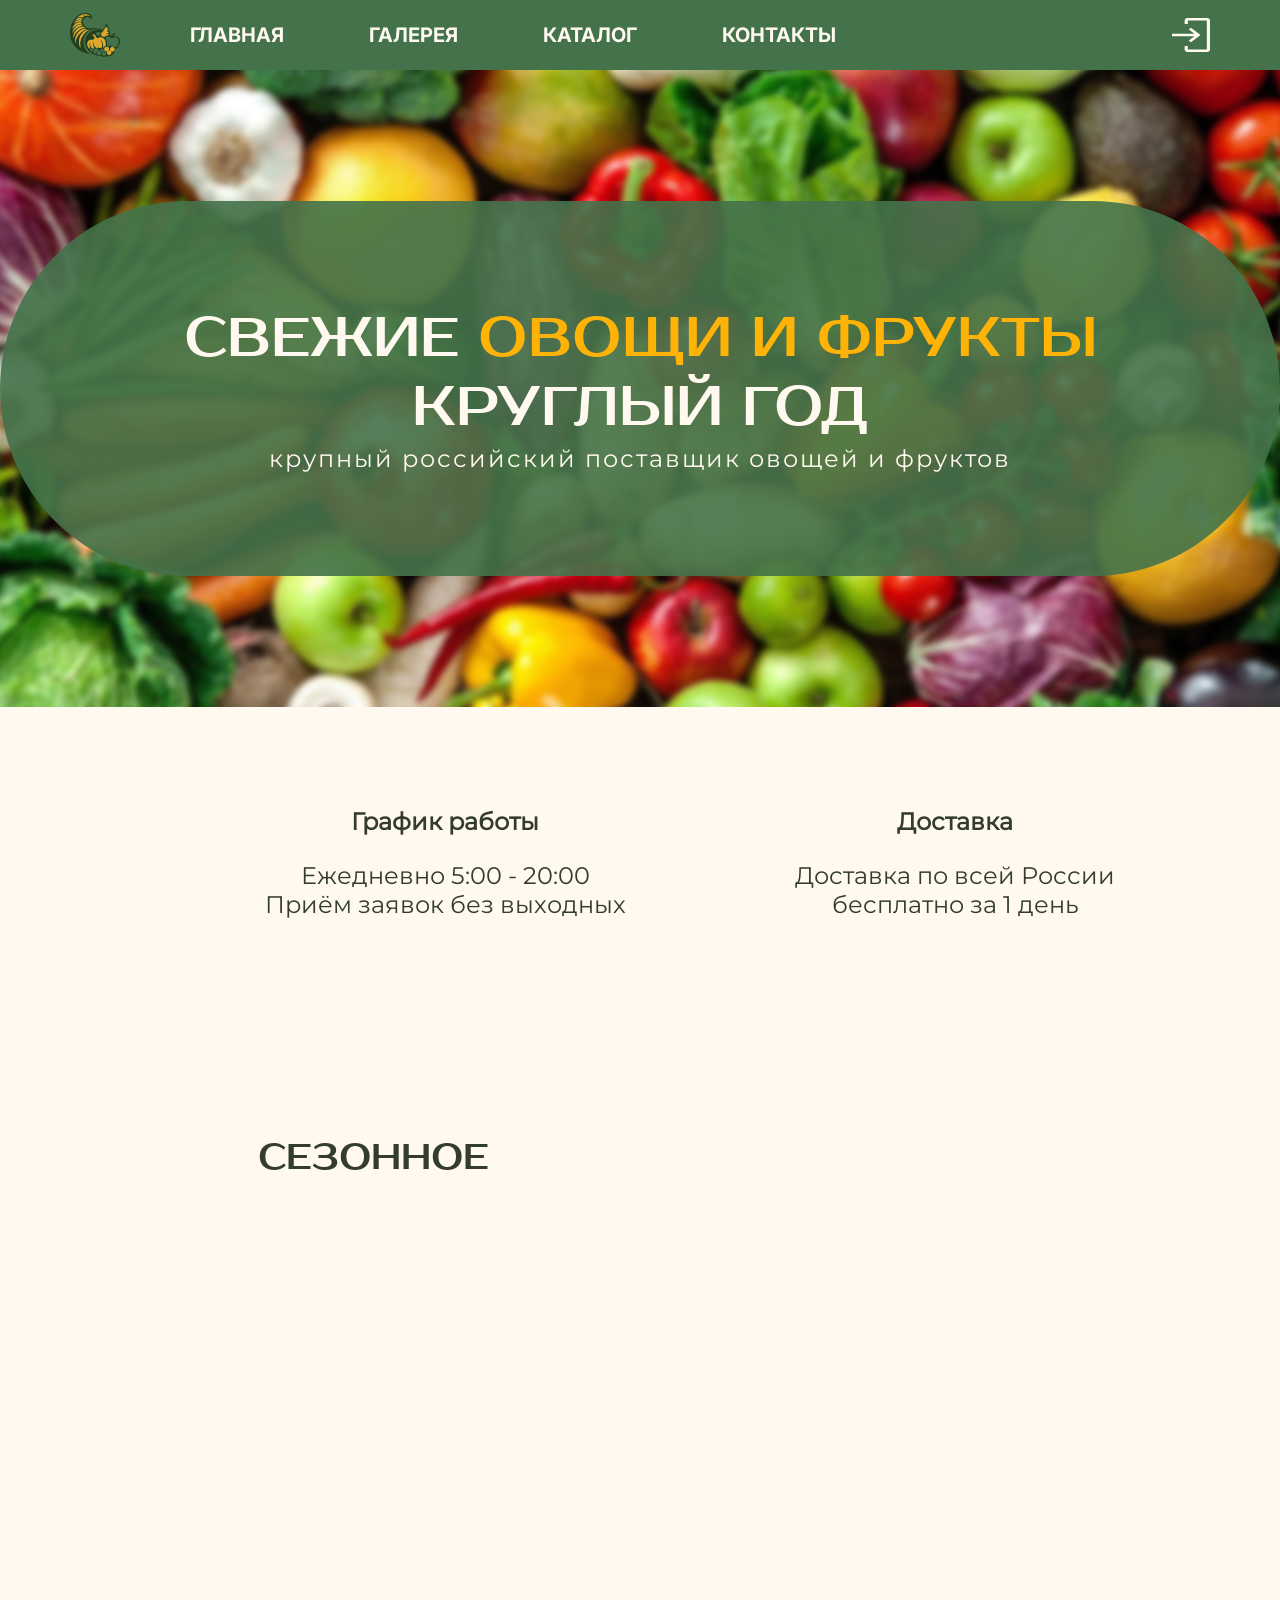
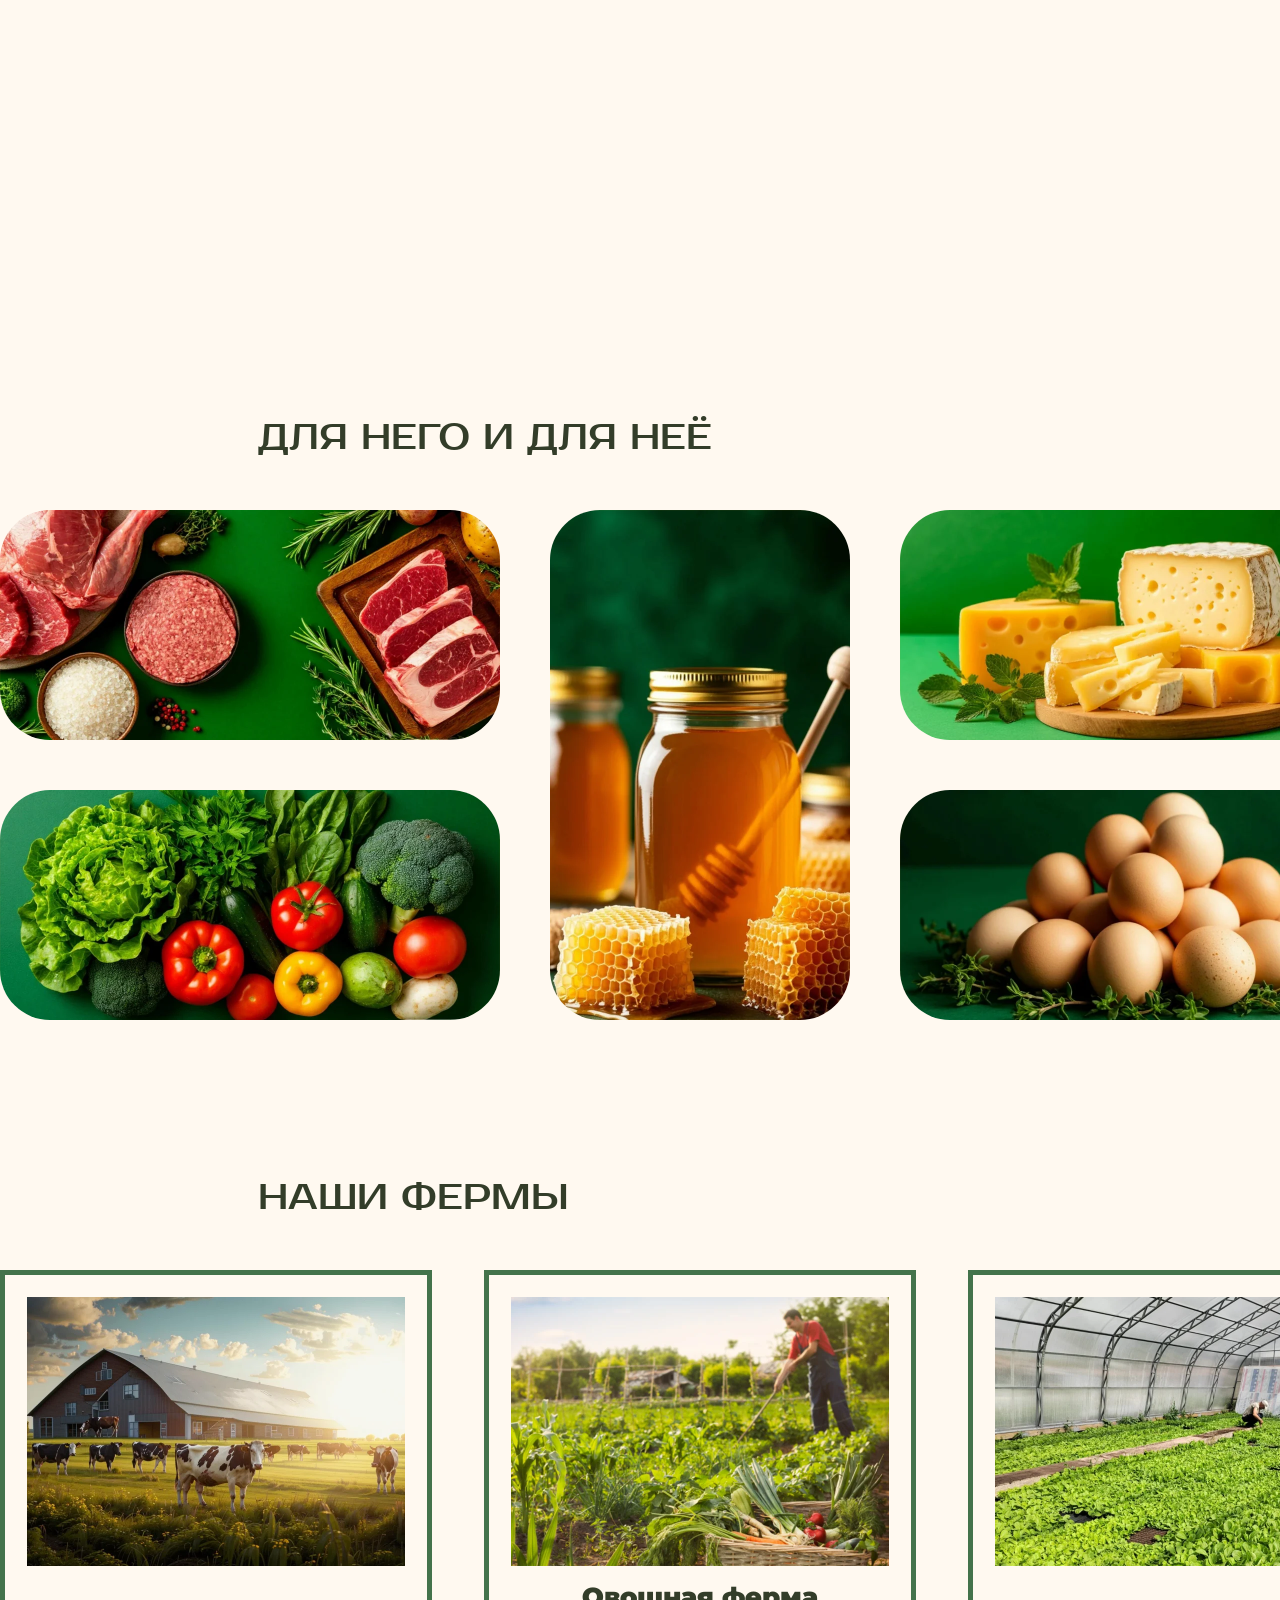
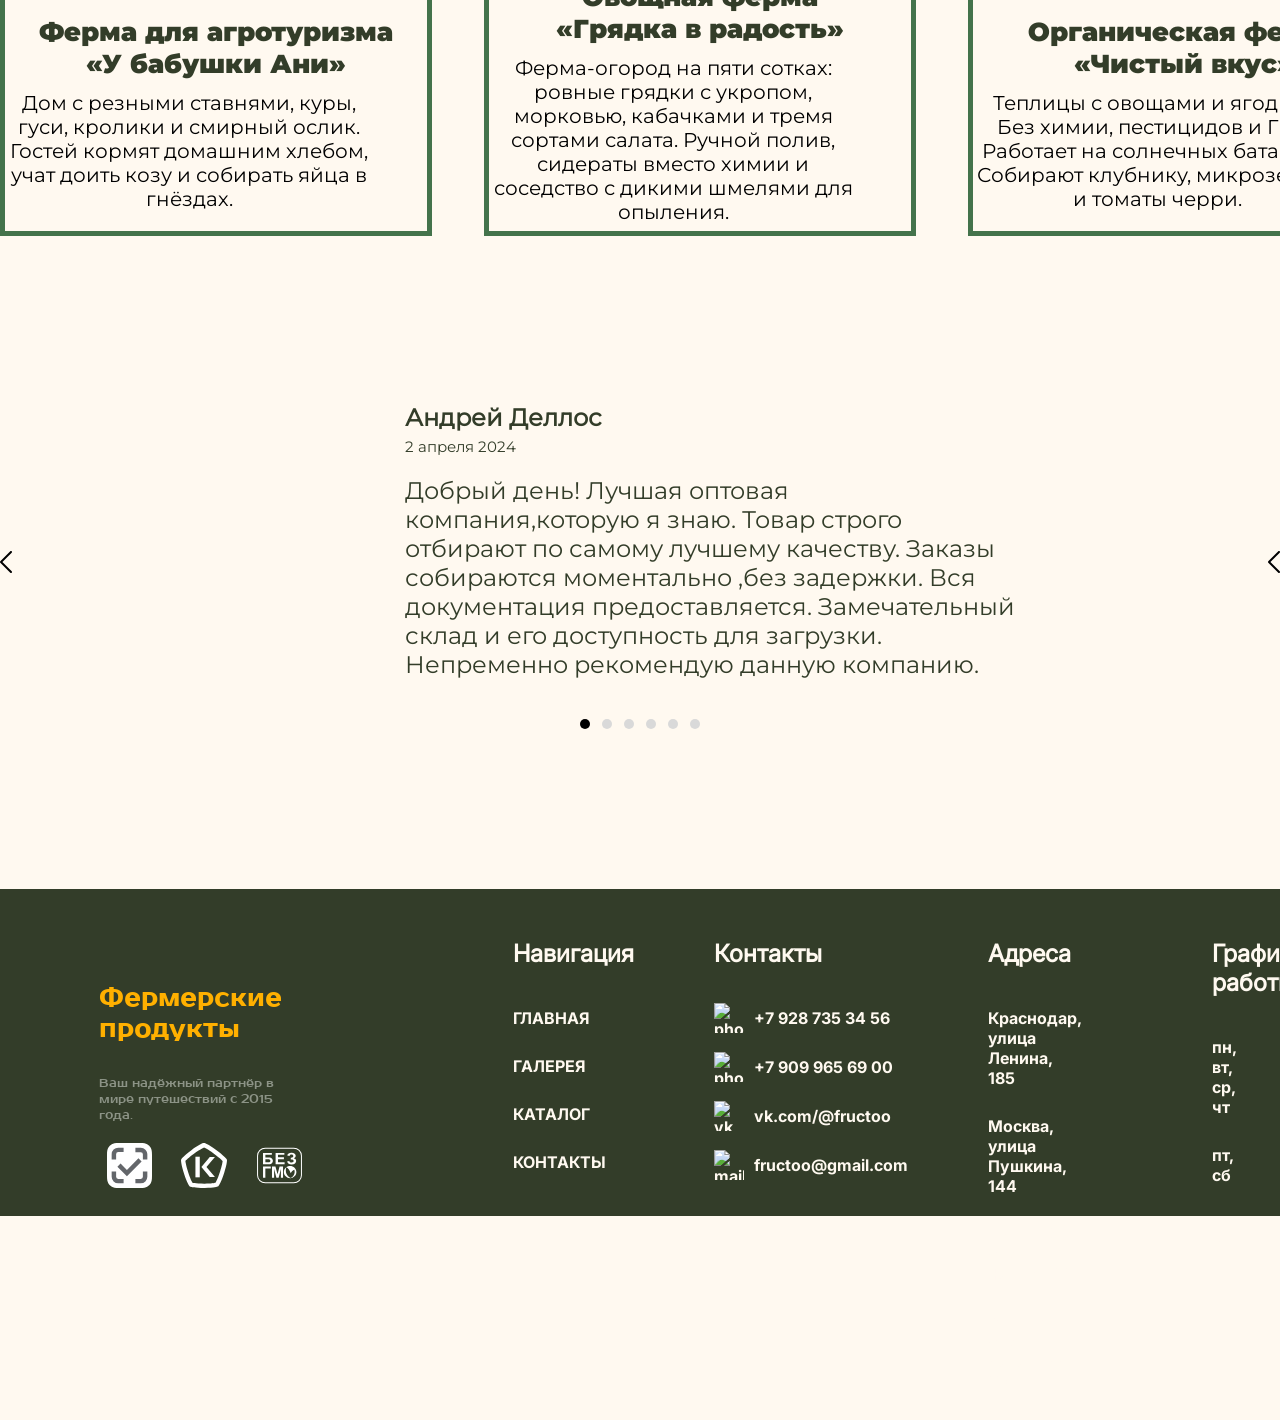
==== commit 6b114402: "Updated links on header & footer" ====
--- a/index.html
+++ b/index.html
@@ -12,9 +12,9 @@
         <a href="#"><div class="header-logo"></div></a>
         <div class="header-title">
             <a href="#"><nav>главная</nav></a>
-            <a href="#"><nav>галерея</nav></a>
+            <a href="./src/pages/gallery.html"><nav>галерея</nav></a>
             <a href="./src/pages/catalog.html"><nav>каталог</nav></a>
-            <a href="#"><nav>контакты</nav></a>
+            <a href="./src/pages/contact.html"><nav>контакты</nav></a>
         </div>
         <a href="#" class="header-login"></a>
     </header>
@@ -128,9 +128,9 @@
             <div class="footer-nav">
                 <div class="footer-h1">Навигация</div>
                 <a href="#" class="footer-link">ГЛАВНАЯ</a>
-                <a href="#" class="footer-link">О КОМПАНИИ</a>
-                <a href="#" class="footer-link">КАТАЛОГ</a>
-                <a href="#" class="footer-link">КОНТАКТЫ</a>
+                <a href="./src/pages/gallery.html" class="footer-link">ГАЛЕРЕЯ</a>
+                <a href="./src/pages/catalog.html" class="footer-link">КАТАЛОГ</a>
+                <a href="./src/pages/contact.html" class="footer-link">КОНТАКТЫ</a>
             </div>
             <div class="footer-cont">
                 <div class="footer-h1">Контакты</div>
